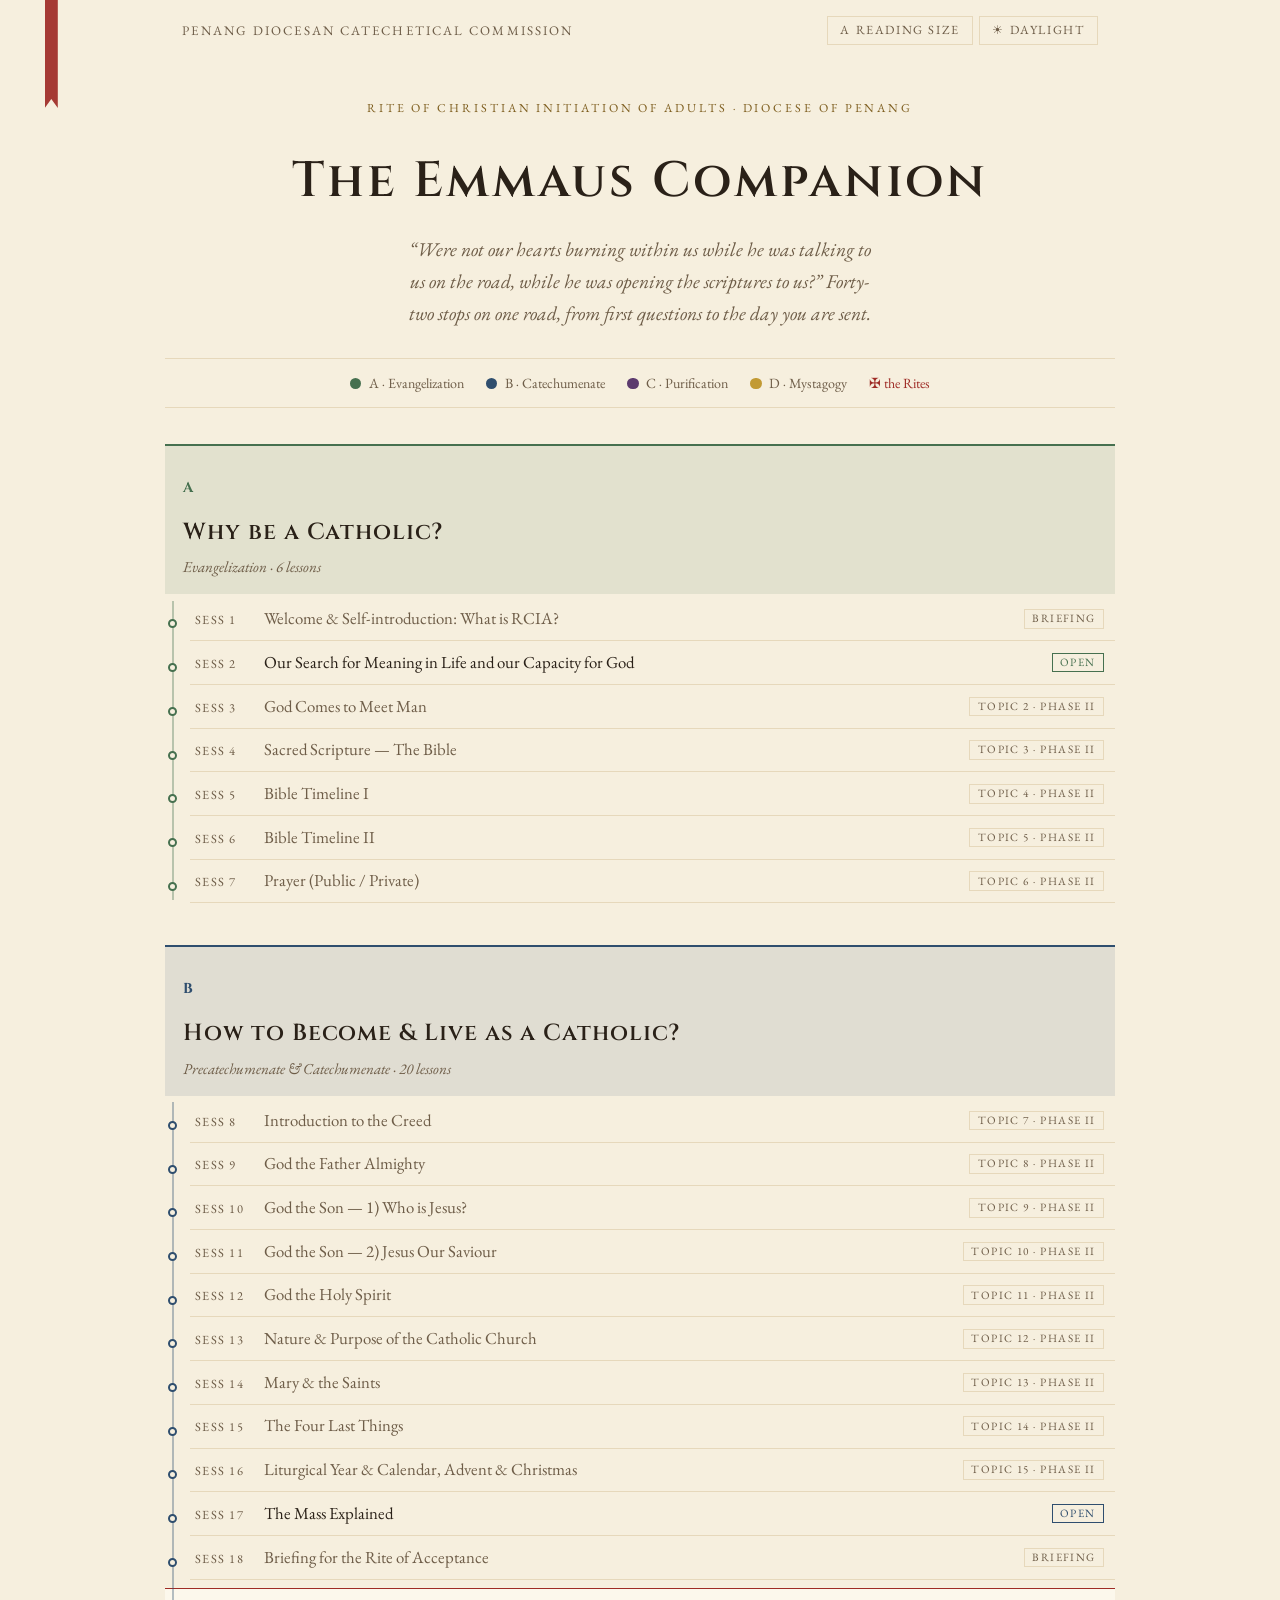
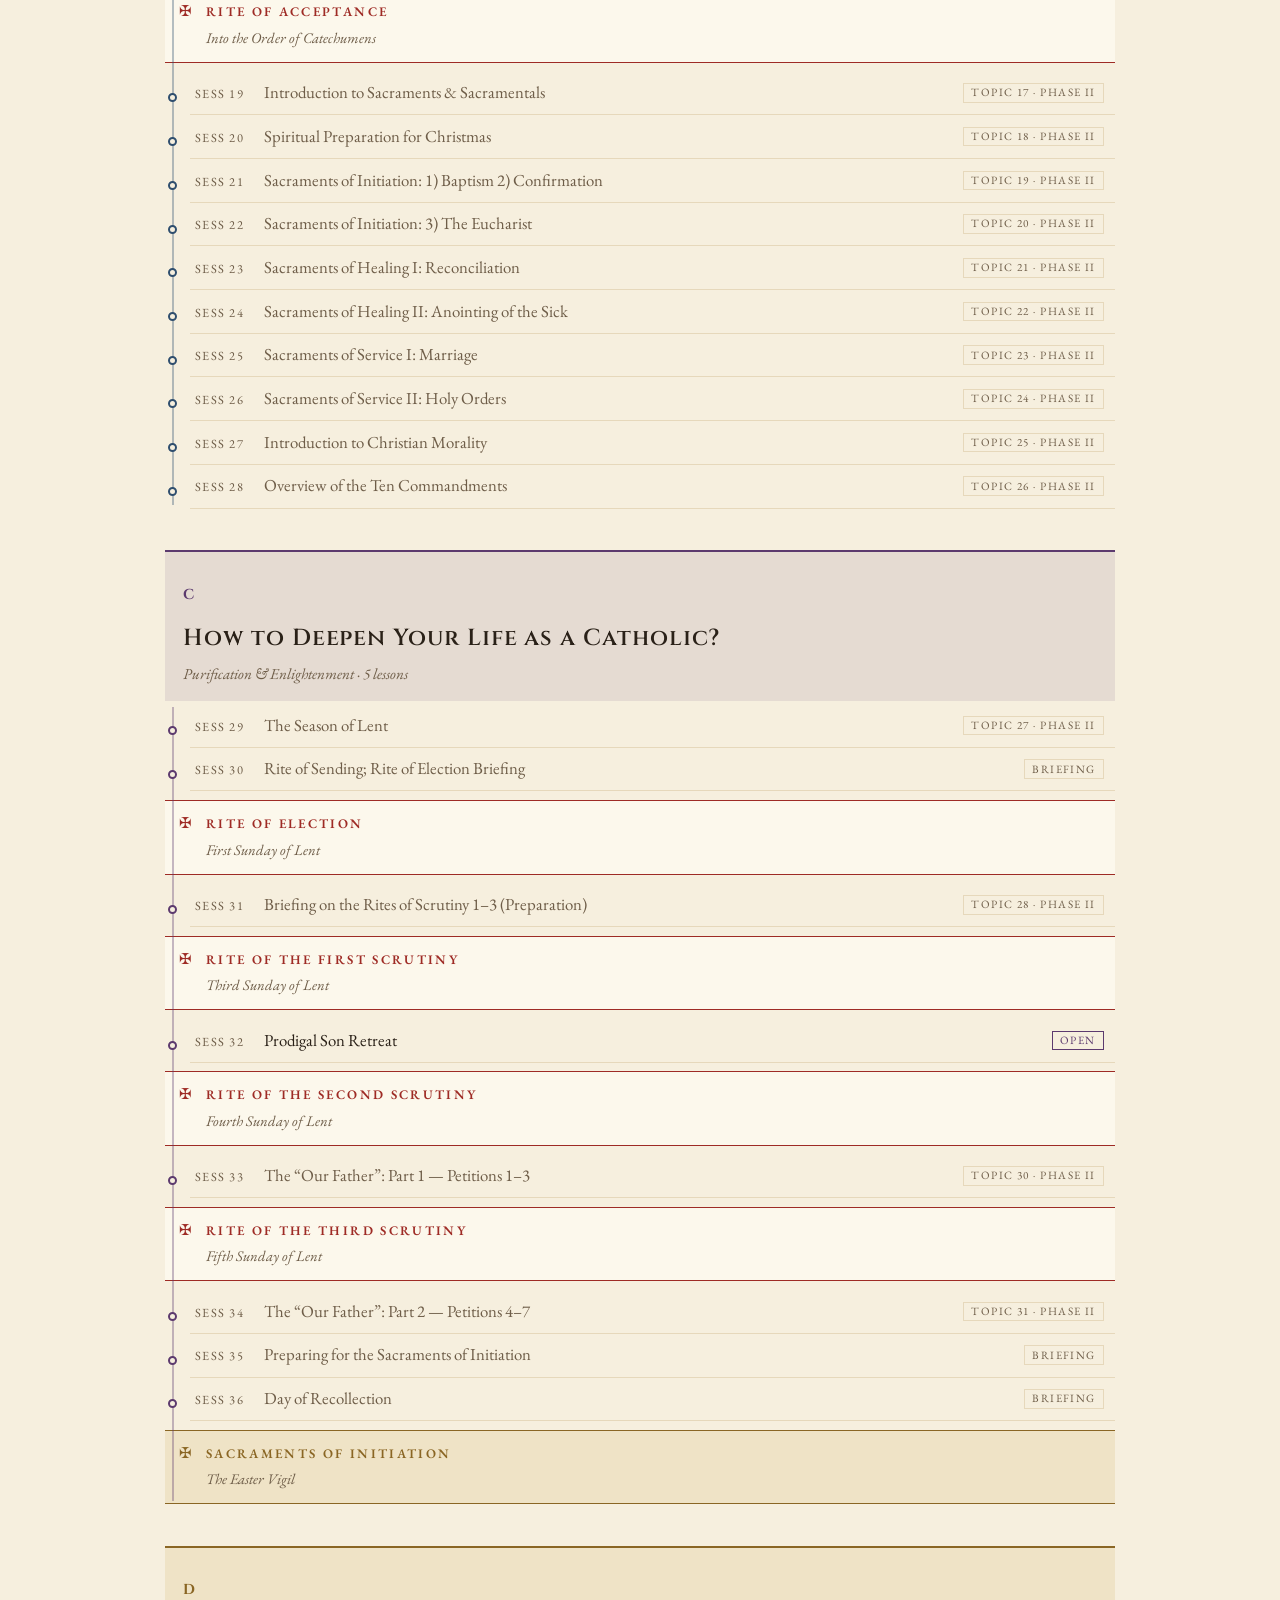
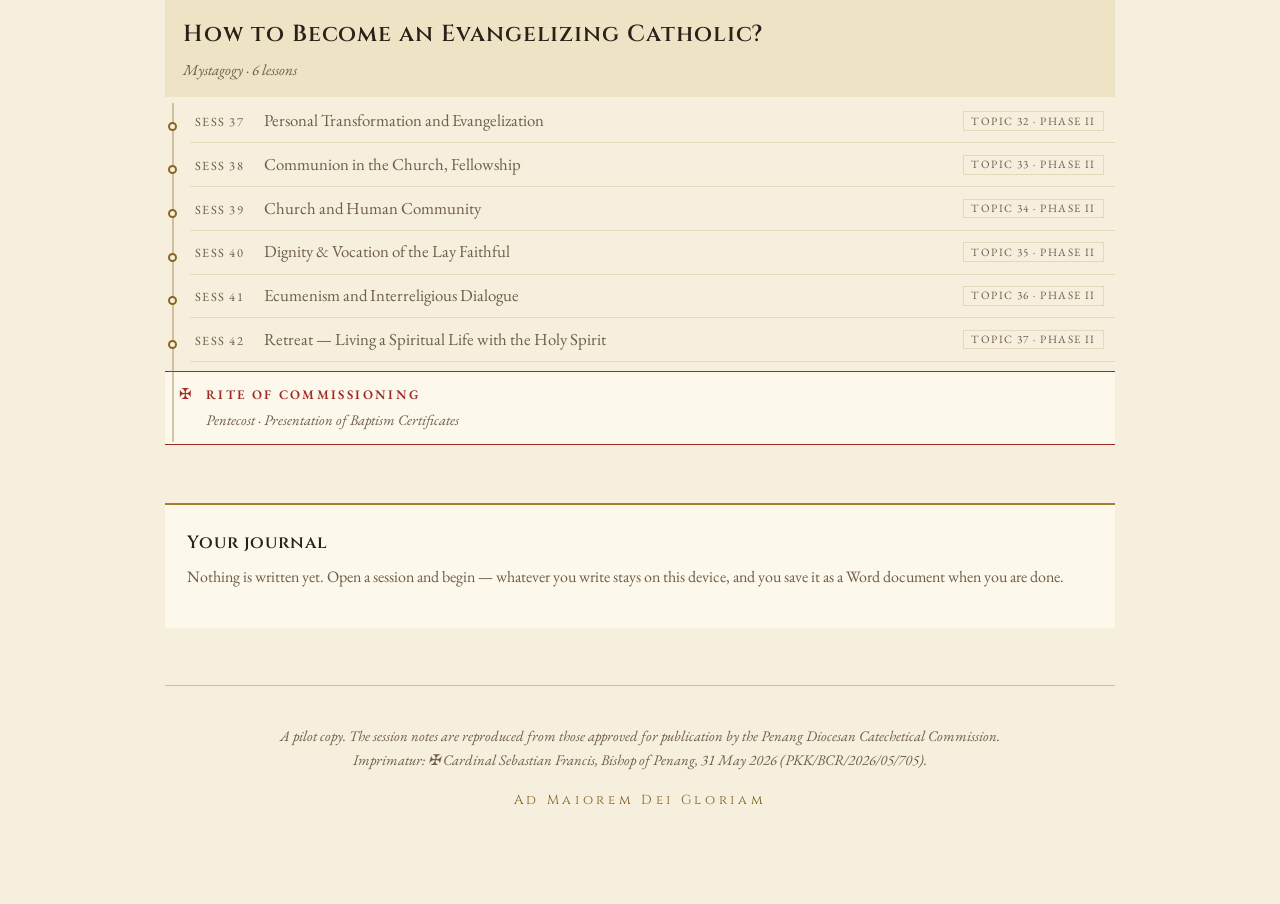
==== index.html @ 02b99368 "The Emmaus Companion — Phase I pilot The RCIA session notes of the Diocese of Penang as a digital co" ====
<!DOCTYPE html>
<html lang="en">
<head>
<meta charset="utf-8">
<meta name="viewport" content="width=device-width, initial-scale=1">
<title>The Emmaus Companion</title>
<meta name="description" content="The RCIA session notes of the Diocese of Penang, with a private reflection journal.">
<meta name="color-scheme" content="light dark">

<link rel="preconnect" href="https://fonts.googleapis.com">
<link rel="preconnect" href="https://fonts.gstatic.com" crossorigin>
<link rel="stylesheet" href="https://fonts.googleapis.com/css2?family=Cinzel:wght@500;600;700&family=EB+Garamond:ital,wght@0,400;0,500;0,600;1,400;1,500&family=Caveat:wght@500;600&display=swap">

<link rel="stylesheet" href="assets/css/tokens.css">
<link rel="stylesheet" href="assets/css/app.css">
<link rel="stylesheet" href="assets/css/print.css" media="print">
</head>
<body>

<div class="ribbon" aria-hidden="true"></div>

<div class="topbar">
  <span class="home-link">Penang Diocesan Catechetical Commission</span>
  <div class="tools">
    <button class="tool-btn" type="button" id="typeBtn" aria-pressed="false">A Reading size</button>
    <button class="tool-btn" type="button" id="themeBtn" aria-label="Switch theme">☀ Daylight</button>
  </div>
</div>

<main class="shell shell--wide">

  <header>
    <p class="eyebrow">Rite of Christian Initiation of Adults · Diocese of Penang</p>
    <h1 class="display">The Emmaus Companion</h1>
    <p class="deck">“Were not our hearts burning within us while he was talking to us on the road, while he was opening the scriptures to us?” Forty-two stops on one road, from first questions to the day you are sent.</p>
  </header>

  <div class="legend">
    <span><i style="background: var(--seed)"></i> A · Evangelization</span>
    <span><i style="background: var(--water)"></i> B · Catechumenate</span>
    <span><i style="background: var(--lenten)"></i> C · Purification</span>
    <span><i style="background: var(--paschal-lit)"></i> D · Mystagogy</span>
    <span style="color: var(--rubric)">✠ the Rites</span>
  </div>

  <div id="journeyRoot" class="journey"></div>

  <footer class="colophon">
    <p>A pilot copy. The session notes are reproduced from those approved for publication by the Penang Diocesan Catechetical Commission.<br>
    Imprimatur: ✠ Cardinal Sebastian Francis, Bishop of Penang, 31 May 2026 (PKK/BCR/2026/05/705).</p>
    <p class="amdg">Ad Maiorem Dei Gloriam</p>
  </footer>

</main>

<script src="assets/js/app.js"></script>
<script src="assets/js/journal.js"></script>
<script src="content/syllabus.js"></script>
<script src="content/topics/topic-01.js"></script>
<script src="content/topics/topic-16.js"></script>
<script src="content/topics/topic-29.js"></script>
<script src="assets/js/journey.js"></script>
<script>Emmaus.mountControls();</script>

</body>
</html>
---- assets/css/tokens.css ----
/* ============================================================
   THE EMMAUS COMPANION — Design Tokens
   Penang Diocesan Catechetical Commission
   "Missal, not Material"

   Every colour, size and typeface in the app is declared here
   and nowhere else. To restyle the app, edit this file only.
   ============================================================ */

:root {
  /* ---- The four fixed inks (light theme / daylight) ---- */
  --vellum:      #F6EFDE;   /* the page itself */
  --leaf:        #FCF8EC;   /* a raised panel */
  --leaf-deep:   #F0E7D0;   /* a recessed panel */
  --ink:         #2A2118;   /* everything that is read */
  --ink-soft:    #6E5D48;   /* secondary text, marginalia */
  --rubric:      #9E2B25;   /* liturgical red: structure & the Rites */
  --gilt:        #A67C2E;   /* gold: rules, initials, ornament */
  --gilt-ink:    #7E5E1F;   /* gold dark enough to set text in */

  --rule:        rgba(166, 124, 46, 0.42);
  --rule-faint:  rgba(166, 124, 46, 0.20);
  --wash:        rgba(166, 124, 46, 0.07);

  /* ---- The colours of the four periods ---- */
  --seed:        #46704F;   /* A · Evangelization      — green, the sowing */
  --water:       #2F4E6E;   /* B · Catechumenate       — deep water, the font */
  --lenten:      #5C3A6E;   /* C · Purification        — violet, Lent */
  --paschal:     #8A6624;   /* D · Mystagogy           — gold (text-safe) */
  --paschal-lit: #C29A33;   /* D · ornament gold        (brighter, not for text) */
  --pentecost:   #9E2B25;   /* the sending             — red */

  --seed-wash:    rgba(70, 112, 79, 0.11);
  --water-wash:   rgba(47, 78, 110, 0.11);
  --lenten-wash:  rgba(92, 58, 110, 0.11);
  --paschal-wash: rgba(194, 154, 51, 0.14);

  /* ---- Paper: the Word-document specimen stays paper-white in both themes ---- */
  --paper:       #FFFFFF;
  --paper-ink:   #1F1B15;
  --paper-soft:  #6B655B;
  --paper-rule:  #D8D2C4;

  --focus:       #2F4E6E;
  --shadow-sm:   0 1px 2px rgba(42, 33, 24, 0.10);
  --shadow:      0 1px 2px rgba(42, 33, 24, 0.10), 0 8px 28px rgba(42, 33, 24, 0.08);
  --shadow-lift: 0 2px 4px rgba(42, 33, 24, 0.12), 0 14px 40px rgba(42, 33, 24, 0.12);

  /* ---- Typography ---- */
  --face-display: Cinzel, "Trajan Pro", "Palatino Linotype", Palatino, Georgia, serif;
  --face-body:    "EB Garamond", Georgia, "Times New Roman", serif;
  --face-hand:    Caveat, "Segoe Script", "Bradley Hand", "Comic Sans MS", cursive;

  /* Reading size. Session pages let the candidate raise this (see .type-scale). */
  --size-body:    1.19rem;
  --lh-body:      1.62;

  /* ---- Rhythm ---- */
  --measure:      46rem;    /* the reading column */
  --measure-wide: 62rem;    /* the journey map */
  --gap-xs: 0.4rem;
  --gap-sm: 0.75rem;
  --gap:    1.2rem;
  --gap-lg: 2.2rem;
  --gap-xl: 3.6rem;
}

/* ---- Compline: the candlelit theme ----------------------------------
   Redefines tokens only. Components never style themselves inside a
   theme block, so both themes always resolve as a complete set.
   Guarded so an explicit light choice beats a dark operating system. */
@media (prefers-color-scheme: dark) {
  :root:not([data-theme="light"]) {
    --vellum:      #1A1309;
    --leaf:        #231B10;
    --leaf-deep:   #150F07;
    --ink:         #EDE3CC;
    --ink-soft:    #B3A386;
    --rubric:      #DC8271;
    --gilt:        #C9A23B;
    --gilt-ink:    #D3AF52;

    --rule:        rgba(201, 162, 59, 0.45);
    --rule-faint:  rgba(201, 162, 59, 0.22);
    --wash:        rgba(201, 162, 59, 0.06);

    --seed:        #86B694;
    --water:       #85A9CE;
    --lenten:      #AF8FC9;
    --paschal:     #D6B455;
    --paschal-lit: #D6B455;
    --pentecost:   #DC8271;

    --seed-wash:    rgba(134, 182, 148, 0.12);
    --water-wash:   rgba(133, 169, 206, 0.12);
    --lenten-wash:  rgba(175, 143, 201, 0.12);
    --paschal-wash: rgba(214, 180, 85, 0.13);

    --paper:       #FBF8F1;
    --paper-ink:   #1F1B15;
    --paper-soft:  #6B655B;
    --paper-rule:  #D8D2C4;

    --focus:       #85A9CE;
    --shadow-sm:   0 1px 2px rgba(0, 0, 0, 0.5);
    --shadow:      0 1px 2px rgba(0, 0, 0, 0.5), 0 10px 30px rgba(0, 0, 0, 0.45);
    --shadow-lift: 0 2px 6px rgba(0, 0, 0, 0.55), 0 16px 44px rgba(0, 0, 0, 0.5);
  }
}

/* The same set again, so the in-app theme switch wins in both directions. */
:root[data-theme="dark"] {
  --vellum:      #1A1309;
  --leaf:        #231B10;
  --leaf-deep:   #150F07;
  --ink:         #EDE3CC;
  --ink-soft:    #B3A386;
  --rubric:      #DC8271;
  --gilt:        #C9A23B;
  --gilt-ink:    #D3AF52;

  --rule:        rgba(201, 162, 59, 0.45);
  --rule-faint:  rgba(201, 162, 59, 0.22);
  --wash:        rgba(201, 162, 59, 0.06);

  --seed:        #86B694;
  --water:       #85A9CE;
  --lenten:      #AF8FC9;
  --paschal:     #D6B455;
  --paschal-lit: #D6B455;
  --pentecost:   #DC8271;

  --seed-wash:    rgba(134, 182, 148, 0.12);
  --water-wash:   rgba(133, 169, 206, 0.12);
  --lenten-wash:  rgba(175, 143, 201, 0.12);
  --paschal-wash: rgba(214, 180, 85, 0.13);

  --paper:       #FBF8F1;
  --paper-ink:   #1F1B15;
  --paper-soft:  #6B655B;
  --paper-rule:  #D8D2C4;

  --focus:       #85A9CE;
  --shadow-sm:   0 1px 2px rgba(0, 0, 0, 0.5);
  --shadow:      0 1px 2px rgba(0, 0, 0, 0.5), 0 10px 30px rgba(0, 0, 0, 0.45);
  --shadow-lift: 0 2px 6px rgba(0, 0, 0, 0.55), 0 16px 44px rgba(0, 0, 0, 0.5);
}

/* ---- Period vesture -------------------------------------------------
   A session page carries its period's colour. Set data-period on <body>
   and --period / --period-wash follow. The unqualified rule is declared
   FIRST so the specific ones, which share its specificity, win on
   source order.                                                       */
[data-period]     { --period: var(--gilt);    --period-wash: var(--wash); }
[data-period="A"] { --period: var(--seed);    --period-wash: var(--seed-wash); }
[data-period="B"] { --period: var(--water);   --period-wash: var(--water-wash); }
[data-period="C"] { --period: var(--lenten);  --period-wash: var(--lenten-wash); }
[data-period="D"] { --period: var(--paschal); --period-wash: var(--paschal-wash); }

/* The candidate's reading-size control. */
:root[data-type="large"]  { --size-body: 1.34rem; }
:root[data-type="larger"] { --size-body: 1.5rem;  --lh-body: 1.68; }
---- assets/css/app.css ----
/* ============================================================
   THE EMMAUS COMPANION — Layout & Components
   Depends on tokens.css. No colour literals below this line.
   ============================================================ */

*, *::before, *::after { box-sizing: border-box; }

html { scroll-behavior: smooth; }
@media (prefers-reduced-motion: reduce) {
  html { scroll-behavior: auto; }
  *, *::before, *::after { transition: none !important; animation: none !important; }
}

body {
  margin: 0;
  background: var(--vellum);
  color: var(--ink);
  font-family: var(--face-body);
  font-size: var(--size-body);
  line-height: var(--lh-body);
  -webkit-font-smoothing: antialiased;
  text-rendering: optimizeLegibility;
}

::selection { background: var(--rule); color: var(--ink); }

a { color: var(--water); text-decoration-color: var(--rule); text-underline-offset: 3px; }
a:hover { text-decoration-color: currentColor; }

:where(a, button, textarea, input, select, [tabindex]):focus-visible {
  outline: 2px solid var(--focus);
  outline-offset: 3px;
  border-radius: 1px;
}

img { max-width: 100%; height: auto; }

/* ---------- The ribbon: where you are ---------- */
.ribbon {
  position: fixed;
  top: 0;
  left: clamp(0.7rem, 3.5vw, 3rem);
  width: 13px;
  height: 108px;
  background: var(--rubric);
  clip-path: polygon(0 0, 100% 0, 100% 100%, 50% calc(100% - 9px), 0 100%);
  opacity: 0.92;
  z-index: 20;
  pointer-events: none;
}

/* ---------- Shell ---------- */
.shell {
  max-width: var(--measure);
  margin: 0 auto;
  padding: 3.4rem 1.3rem 5rem;
}
.shell--wide { max-width: var(--measure-wide); }

/* ---------- Top bar ---------- */
.topbar {
  display: flex;
  align-items: center;
  justify-content: space-between;
  gap: var(--gap);
  max-width: var(--measure-wide);
  margin: 0 auto;
  padding: 1rem clamp(1.3rem, 4vw, 2.4rem) 0;
  flex-wrap: wrap;
}
.topbar .home-link {
  font-size: 0.82rem;
  letter-spacing: 0.16em;
  text-transform: uppercase;
  color: var(--ink-soft);
  text-decoration: none;
}
.topbar .home-link:hover { color: var(--rubric); }
.tools { display: flex; align-items: center; gap: var(--gap-xs); }

.tool-btn {
  font-family: var(--face-body);
  font-size: 0.78rem;
  letter-spacing: 0.13em;
  text-transform: uppercase;
  color: var(--ink-soft);
  background: transparent;
  border: 1px solid var(--rule-faint);
  padding: 0.45rem 0.75rem;
  cursor: pointer;
  line-height: 1;
}
.tool-btn:hover { border-color: var(--gilt); color: var(--gilt-ink); background: var(--wash); }
.tool-btn[aria-pressed="true"] { border-color: var(--gilt); color: var(--gilt-ink); background: var(--leaf-deep); }

/* On a touch screen these secondary controls need a thumb-sized target too. */
@media (pointer: coarse) {
  .tool-btn { min-height: 44px; padding-left: 0.9rem; padding-right: 0.9rem; }
}

/* ---------- Rubrics & headings ---------- */
.eyebrow {
  font-size: 0.76rem;
  letter-spacing: 0.24em;
  text-transform: uppercase;
  color: var(--gilt-ink);
  text-align: center;
  margin: 0 0 1.4rem;
}
.display {
  font-family: var(--face-display);
  font-weight: 600;
  font-size: clamp(2rem, 6vw, 3.1rem);
  letter-spacing: 0.06em;
  text-align: center;
  text-wrap: balance;
  margin: 0 0 0.8rem;
}
.deck {
  text-align: center;
  font-style: italic;
  font-size: 1.22rem;
  color: var(--ink-soft);
  max-width: 34em;
  margin: 0 auto 1.8rem;
  text-wrap: balance;
}

.divider {
  display: flex;
  align-items: center;
  gap: 1rem;
  margin: var(--gap-xl) 0 var(--gap-lg);
  color: var(--gilt);
}
.divider::before, .divider::after { content: ""; flex: 1; border-top: 1px solid var(--rule); }
.divider span { font-size: 1rem; line-height: 1; }

.sec-rubric {
  font-size: 0.8rem;
  font-weight: 600;
  letter-spacing: 0.2em;
  text-transform: uppercase;
  color: var(--rubric);
  margin: 0;
}

/* ============================================================
   THE JOURNEY MAP
   ============================================================ */

.journey { margin-top: var(--gap-lg); }

.period {
  position: relative;
  margin-bottom: 2.6rem;
  --period: var(--gilt);
  --period-wash: var(--wash);
}
.period[data-period="A"] { --period: var(--seed);    --period-wash: var(--seed-wash); }
.period[data-period="B"] { --period: var(--water);   --period-wash: var(--water-wash); }
.period[data-period="C"] { --period: var(--lenten);  --period-wash: var(--lenten-wash); }
.period[data-period="D"] { --period: var(--paschal); --period-wash: var(--paschal-wash); }

.period-head {
  border-top: 2px solid var(--period);
  background: var(--period-wash);
  padding: 1rem 1.15rem 0.9rem;
  margin-bottom: 0.2rem;
}
.period-head .pletter {
  font-family: var(--face-display);
  font-size: 0.9rem;
  font-weight: 700;
  letter-spacing: 0.2em;
  color: var(--period);
}
.period-head h2 {
  font-family: var(--face-display);
  font-weight: 600;
  font-size: clamp(1.15rem, 3.2vw, 1.45rem);
  letter-spacing: 0.04em;
  margin: 0.3rem 0 0.25rem;
  color: var(--ink);
  text-wrap: balance;
}
.period-head .pstage {
  font-size: 0.95rem;
  font-style: italic;
  color: var(--ink-soft);
  margin: 0;
}

/* --- the road --- */
.road { list-style: none; margin: 0; padding: 0 0 0 1.55rem; position: relative; }
.road::before {
  content: "";
  position: absolute;
  left: 0.42rem;
  top: 0.2rem;
  bottom: 0.2rem;
  width: 2px;
  background: var(--period);
  opacity: 0.35;
}

.stop { position: relative; }
.stop::before {
  content: "";
  position: absolute;
  left: -1.32rem;
  top: 1.15em;
  width: 9px;
  height: 9px;
  border-radius: 50%;
  background: var(--vellum);
  border: 2px solid var(--period);
}

.stop-link, .stop-blank {
  display: grid;
  grid-template-columns: 3.4rem 1fr auto;
  gap: 0.9rem;
  align-items: baseline;
  padding: 0.6rem 0.7rem 0.6rem 0.35rem;
  border-bottom: 1px solid var(--rule-faint);
  text-decoration: none;
  color: inherit;
}
.stop-link:hover { background: var(--period-wash); }
.stop-blank { color: var(--ink-soft); }

.stop .sess {
  font-size: 0.78rem;
  letter-spacing: 0.1em;
  text-transform: uppercase;
  color: var(--ink-soft);
  font-variant-numeric: tabular-nums;
  white-space: nowrap;
}
.stop .title { font-size: 1.05rem; line-height: 1.4; }
.stop-link .title { color: var(--ink); }
.stop-link:hover .title { color: var(--period); }
.stop .flag {
  font-size: 0.7rem;
  letter-spacing: 0.13em;
  text-transform: uppercase;
  white-space: nowrap;
  color: var(--gilt-ink);
  border: 1px solid var(--rule);
  padding: 0.2rem 0.45rem;
  line-height: 1;
  align-self: center;
}
.stop .flag--soon { color: var(--ink-soft); border-color: var(--rule-faint); }
.stop .flag--written { color: var(--period); border-color: currentColor; }

@media (max-width: 560px) {
  .stop-link, .stop-blank { grid-template-columns: 2.9rem 1fr; row-gap: 0.3rem; }
  .stop .flag { grid-column: 2; justify-self: start; }
}

/* --- a Rite standing across the road --- */
.gate {
  display: grid;
  grid-template-columns: auto 1fr;
  gap: 0.85rem;
  align-items: baseline;
  margin: 0.55rem 0 0.55rem -1.55rem;
  padding: 0.75rem 0.9rem;
  background: var(--leaf);
  border-top: 1px solid var(--rubric);
  border-bottom: 1px solid var(--rubric);
}
.gate .cross { color: var(--rubric); font-size: 0.95rem; line-height: 1.4; }
.gate .gname {
  font-size: 0.82rem;
  font-weight: 600;
  letter-spacing: 0.18em;
  text-transform: uppercase;
  color: var(--rubric);
}
.gate .gwhen { display: block; font-size: 0.92rem; font-style: italic; letter-spacing: 0; text-transform: none; color: var(--ink-soft); font-weight: 400; margin-top: 0.2rem; }
.gate--major { background: var(--paschal-wash); border-color: var(--paschal); }
.gate--major .gname, .gate--major .cross { color: var(--paschal); }

/* ---------- Legend ---------- */
.legend {
  display: flex;
  flex-wrap: wrap;
  gap: 0.5rem 1.4rem;
  justify-content: center;
  font-size: 0.88rem;
  color: var(--ink-soft);
  border-top: 1px solid var(--rule-faint);
  border-bottom: 1px solid var(--rule-faint);
  padding: 0.8rem 0.5rem;
  margin-bottom: var(--gap-lg);
}
.legend span { display: inline-flex; align-items: center; gap: 0.45rem; }
.legend i { width: 0.72rem; height: 0.72rem; border-radius: 50%; display: inline-block; }

/* ============================================================
   THE SESSION PAGE
   ============================================================ */

.session-head { text-align: center; margin-bottom: var(--gap-lg); }
.session-head .period-tag {
  font-size: 0.76rem;
  letter-spacing: 0.22em;
  text-transform: uppercase;
  color: var(--period);
  margin: 0 0 0.5rem;
}
.session-head .topic-no {
  font-size: 0.82rem;
  letter-spacing: 0.18em;
  text-transform: uppercase;
  color: var(--ink-soft);
  margin: 0 0 0.35rem;
  font-variant-numeric: tabular-nums;
}
.session-head h1 {
  font-family: var(--face-display);
  font-weight: 600;
  font-size: clamp(1.6rem, 4.6vw, 2.15rem);
  letter-spacing: 0.05em;
  margin: 0 0 0.6rem;
  text-wrap: balance;
}
.session-head .theme {
  font-style: italic;
  font-size: 1.15rem;
  color: var(--rubric);
  margin: 0 0 0.8rem;
  text-wrap: balance;
}
.session-head .question-of-topic {
  border-top: 1px solid var(--rule);
  border-bottom: 1px solid var(--rule);
  padding: 0.7rem 0.5rem;
  font-style: italic;
  color: var(--ink-soft);
  max-width: 32em;
  margin: 0 auto;
  font-size: 1.05rem;
}

/* --- a lettered part of the note --- */
.part { margin: var(--gap-xl) 0 0; }
.part-head {
  display: flex;
  align-items: baseline;
  gap: 0.8rem;
  border-bottom: 1px solid var(--rule);
  padding-bottom: 0.45rem;
  margin-bottom: 1.2rem;
}
.part-head .letter {
  font-family: var(--face-display);
  font-weight: 700;
  font-size: 1.05rem;
  color: var(--rubric);
  line-height: 1;
}
.part-head h2 {
  font-size: 0.82rem;
  font-weight: 600;
  letter-spacing: 0.2em;
  text-transform: uppercase;
  color: var(--rubric);
  margin: 0;
}
.part-head .ref {
  margin-left: auto;
  font-size: 0.92rem;
  font-style: italic;
  color: var(--ink-soft);
}

.part p { margin: 0 0 1.05rem; }
.part .lead::first-letter {
  font-family: var(--face-display);
  font-weight: 600;
  font-size: 3.3em;
  line-height: 0.82;
  float: left;
  padding: 0.06em 0.12em 0 0;
  color: var(--rubric);
}

/* --- the numbered teaching points of Part C --- */
.points { list-style: none; margin: 0; padding: 0; counter-reset: pt; }
.points > li {
  counter-increment: pt;
  position: relative;
  padding-left: 2.6rem;
  margin-bottom: 1.35rem;
}
.points > li::before {
  content: counter(pt);
  position: absolute;
  left: 0;
  top: 0.05em;
  width: 1.85rem;
  text-align: right;
  font-family: var(--face-display);
  font-weight: 600;
  font-size: 0.95rem;
  color: var(--gilt-ink);
  font-variant-numeric: tabular-nums;
}
/* The point's opening phrase. The punctuation that follows it comes
   from the content file, so the sentence reads exactly as printed. */
.points b { font-weight: 600; }
.points > li > p { margin: 0.6rem 0 0.4rem; }
.points ul.plain, .points ol.lettered { margin-top: 0.5rem; }

/* marginalia: CCC and Scripture references beside the point they support */
.marginal {
  display: block;
  font-size: 0.86rem;
  line-height: 1.45;
  font-style: italic;
  color: var(--ink-soft);
  border-left: 2px solid var(--rule);
  padding: 0.1rem 0 0.1rem 0.75rem;
  margin: 0.6rem 0 0;
}
.marginal .mrk { color: var(--rubric); font-style: normal; }
@media (min-width: 1180px) {
  .part { position: relative; }
  .points > li { position: relative; }
  .points > li > .marginal {
    position: absolute;
    left: calc(100% + 2.2rem);
    top: 0.2em;
    width: 12.5rem;
    margin: 0;
  }
}

/* --- plain lists --- */
ul.plain { list-style: none; padding: 0; margin: 0 0 1.05rem; }
ul.plain > li { padding-left: 1.5em; position: relative; margin-bottom: 0.5rem; }
ul.plain > li::before {
  content: var(--marker, "✠");
  position: absolute;
  left: 0;
  top: 0.02em;
  color: var(--gilt);
  font-size: 0.85em;
}
ol.lettered { padding-left: 1.6em; margin: 0 0 1.05rem; }
ol.lettered > li { margin-bottom: 0.5rem; padding-left: 0.2em; }

/* --- Scripture pericope --- */
.pericope {
  background: var(--leaf);
  border-left: 3px solid var(--period);
  padding: 1rem 1.2rem;
  margin: 0 0 1.3rem;
}
.pericope .cite {
  font-family: var(--face-display);
  font-weight: 600;
  font-size: 1.02rem;
  letter-spacing: 0.04em;
  color: var(--period);
  margin: 0 0 0.3rem;
}
.pericope .instruction { font-style: italic; color: var(--ink-soft); margin: 0; font-size: 1rem; }
.pericope .bible-link { font-size: 0.92rem; margin: 0.6rem 0 0; }

/* --- the Saint plate --- */
.plate {
  background: var(--leaf);
  border: 1px solid var(--rule);
  box-shadow: var(--shadow-sm);
  padding: 1.5rem 1.5rem 1.2rem;
  display: grid;
  grid-template-columns: 8.5rem 1fr;
  gap: 1.5rem;
  align-items: start;
}
.plate .portrait {
  aspect-ratio: 3 / 4;
  border: 1px solid var(--rule);
  background: var(--leaf-deep);
  display: flex;
  align-items: center;
  justify-content: center;
  overflow: hidden;
}
.plate .portrait img { width: 100%; height: 100%; object-fit: cover; display: block; }
.plate .portrait .monogram {
  font-family: var(--face-display);
  font-size: 2.6rem;
  color: var(--gilt);
  opacity: 0.6;
}
.plate h3 {
  font-family: var(--face-display);
  font-weight: 600;
  font-size: 1.25rem;
  letter-spacing: 0.04em;
  margin: 0 0 0.5rem;
}
.plate dl {
  margin: 0 0 0.9rem;
  display: grid;
  grid-template-columns: auto 1fr;
  gap: 0.15rem 0.7rem;
  font-size: 0.95rem;
}
.plate dt {
  font-size: 0.74rem;
  letter-spacing: 0.13em;
  text-transform: uppercase;
  color: var(--rubric);
  padding-top: 0.28em;
}
.plate dd { margin: 0; }
.plate p { font-size: 1.02rem; margin: 0 0 0.8rem; }
.plate .sources { font-size: 0.88rem; color: var(--ink-soft); margin: 0; }
@media (max-width: 620px) {
  .plate { grid-template-columns: 1fr; }
  .plate .portrait { max-width: 9rem; aspect-ratio: 3 / 4; }
}

/* --- prayer --- */
.prayer {
  border-top: 1px solid var(--rule);
  border-bottom: 1px solid var(--rule);
  padding: 1.3rem 1.2rem;
  margin: 1.4rem 0;
  text-align: center;
  font-style: italic;
  font-size: 1.1rem;
  background: var(--wash);
}
.prayer .plabel {
  display: block;
  font-style: normal;
  font-size: 0.74rem;
  letter-spacing: 0.2em;
  text-transform: uppercase;
  color: var(--rubric);
  margin-bottom: 0.7rem;
}
.prayer p { margin: 0 0 0.5rem; }
.prayer p:last-child { margin-bottom: 0; }
.prayer .amen-line { color: var(--gilt-ink); }

/* --- pull quote (Scripture set apart) --- */
.versicle {
  font-style: italic;
  font-size: 1.14rem;
  text-align: center;
  color: var(--ink);
  border-left: none;
  margin: 1.3rem auto;
  max-width: 30em;
  padding: 0.3rem 0;
}
.versicle .vref { display: block; font-style: normal; font-size: 0.82rem; letter-spacing: 0.14em; text-transform: uppercase; color: var(--gilt-ink); margin-top: 0.5rem; }

/* ============================================================
   THE JOURNAL
   ============================================================ */

.journal { margin: 1.1rem 0 1.8rem; }
.journal .question {
  font-style: italic;
  font-size: 1.1rem;
  margin: 0 0 0.5rem;
  display: flex;
  gap: 0.55rem;
}
.journal .question .qn { color: var(--rubric); font-style: normal; font-weight: 600; flex-shrink: 0; }

.journal-lines {
  display: block;
  width: 100%;
  border: none;
  border-bottom: 1px solid var(--rule);
  background-color: transparent;
  background-image: repeating-linear-gradient(
    to bottom,
    transparent 0,
    transparent calc(2.3em - 1px),
    var(--rule-faint) calc(2.3em - 1px),
    var(--rule-faint) 2.3em
  );
  font-family: var(--face-hand);
  font-size: 1.5rem;
  line-height: 2.3em;
  color: var(--ink);
  padding: 0 0.25em;
  min-height: 6.9em;
  resize: none;      /* the box grows itself as the candidate writes */
  overflow: hidden;
}
.journal-lines::placeholder { color: var(--ink-soft); opacity: 0.65; }

.journal .sub { font-size: 0.9rem; color: var(--ink-soft); font-style: italic; margin: 0.35rem 0 0; }

/* the standing note that reflections never leave the device */
.seal {
  display: flex;
  align-items: flex-start;
  gap: 0.7rem;
  background: var(--leaf);
  border: 1px solid var(--rule-faint);
  padding: 0.85rem 1rem;
  font-size: 0.94rem;
  color: var(--ink-soft);
  margin: 0 0 1.5rem;
}
.seal .cross { color: var(--rubric); line-height: 1.4; }
.seal p { margin: 0; }

/* ---------- The export bar ---------- */
.export {
  margin-top: var(--gap-xl);
  border-top: 2px solid var(--gilt);
  background: var(--leaf);
  padding: 1.5rem 1.4rem 1.3rem;
}
.export h2 {
  font-family: var(--face-display);
  font-weight: 600;
  font-size: 1.1rem;
  letter-spacing: 0.05em;
  margin: 0 0 0.4rem;
}
.export p { font-size: 1rem; color: var(--ink-soft); margin: 0 0 1.1rem; }

.namefield { display: grid; gap: 0.9rem; grid-template-columns: 1fr 1fr; margin-bottom: 1.1rem; }
.namefield label { display: block; font-size: 0.76rem; letter-spacing: 0.14em; text-transform: uppercase; color: var(--rubric); margin-bottom: 0.3rem; }
.namefield input {
  width: 100%;
  font-family: var(--face-body);
  font-size: 1.02rem;
  color: var(--ink);
  background: var(--vellum);
  border: 1px solid var(--rule-faint);
  padding: 0.55rem 0.65rem;
}
@media (max-width: 560px) { .namefield { grid-template-columns: 1fr; } }

.actions { display: flex; flex-wrap: wrap; gap: 0.7rem; align-items: center; }

.btn {
  font-family: var(--face-body);
  font-size: 0.85rem;
  font-weight: 600;
  letter-spacing: 0.15em;
  text-transform: uppercase;
  padding: 0.7rem 1.25rem;
  cursor: pointer;
  line-height: 1;
  border: 1px solid var(--gilt);
  background: transparent;
  color: var(--gilt-ink);
  min-height: 44px;   /* comfortable to tap with a thumb */
}
.btn:hover { background: var(--leaf-deep); }
.btn--primary { background: var(--rubric); border-color: var(--rubric); color: var(--vellum); }
.btn--primary:hover { background: var(--rubric); filter: brightness(1.1); }
.btn--quiet { border-color: var(--rule-faint); color: var(--ink-soft); }
.btn--quiet:hover { border-color: var(--gilt); color: var(--gilt-ink); }

/* the list of sessions already written in, on the journey map */
.export ul.plain { margin-top: 1rem; margin-bottom: 0; }
.export ul.plain > li { margin-bottom: 0.4rem; }
.export ul.plain .sub { font-size: 0.9rem; font-style: italic; color: var(--ink-soft); }

.status { font-size: 0.9rem; font-style: italic; color: var(--ink-soft); min-height: 1.4em; }
.status[data-state="saved"] { color: var(--seed); }
.status[data-state="error"] { color: var(--rubric); font-style: normal; }

/* ---------- Footer / colophon ---------- */
.colophon {
  margin-top: var(--gap-xl);
  border-top: 1px solid var(--rule);
  padding-top: 1.4rem;
  text-align: center;
  font-size: 0.92rem;
  font-style: italic;
  color: var(--ink-soft);
  line-height: 1.65;
}
.colophon .amdg {
  font-family: var(--face-display);
  font-style: normal;
  font-size: 0.82rem;
  letter-spacing: 0.28em;
  color: var(--gilt-ink);
  margin-top: 1.1rem;
}

/* ---------- Session navigation ---------- */
.pager { display: flex; justify-content: space-between; gap: var(--gap); margin-top: var(--gap-lg); font-size: 0.95rem; }
.pager a { text-decoration: none; color: var(--ink-soft); }
.pager a:hover { color: var(--rubric); }
.pager .lbl { display: block; font-size: 0.72rem; letter-spacing: 0.16em; text-transform: uppercase; color: var(--gilt-ink); margin-bottom: 0.2rem; }

/* ---------- Notice (missing topic, etc.) ---------- */
.notice {
  background: var(--leaf);
  border: 1px solid var(--rule);
  border-top: 3px solid var(--rubric);
  padding: 1.5rem 1.4rem;
  text-align: center;
}
.notice h1 { font-family: var(--face-display); font-weight: 600; font-size: 1.3rem; margin: 0 0 0.6rem; letter-spacing: 0.04em; }
.notice p { margin: 0 0 0.7rem; color: var(--ink-soft); }

.visually-hidden {
  position: absolute; width: 1px; height: 1px;
  padding: 0; margin: -1px; overflow: hidden;
  clip: rect(0 0 0 0); white-space: nowrap; border: 0;
}
---- assets/css/print.css ----
/* ============================================================
   THE EMMAUS COMPANION — Print
   The same session on paper: black ink, ruled writing lines left
   open, and none of the screen furniture.
   ============================================================ */

@page {
  size: A4;
  margin: 18mm 16mm;
}

body {
  background: #FFFFFF !important;
  color: #000000 !important;
  font-size: 11.5pt;
  line-height: 1.5;
}

.ribbon,
.topbar,
.tools,
.pager,
.export .actions,
.export .namefield,
.export .status,
.seal,
.legend { display: none !important; }

.shell { max-width: none; padding: 0; }

/* Headings keep their weight, lose their colour. */
.session-head h1,
.part-head h2,
.part-head .letter,
.sec-rubric,
.journal .question .qn,
.plate h3,
.prayer .plabel { color: #000000 !important; }

.session-head .period-tag,
.session-head .topic-no,
.part-head .ref,
.marginal,
.plate .sources,
.colophon { color: #444444 !important; }

.part-head { border-bottom: 1px solid #000000; }
.divider::before, .divider::after { border-top-color: #999999; }

.pericope,
.plate,
.export,
.prayer {
  background: transparent !important;
  border-color: #999999 !important;
  box-shadow: none !important;
}

.part .lead::first-letter { color: #000000 !important; }

/* Writing lines print as ruled lines, whether or not anything is typed. */
.journal-lines {
  border-bottom: 1px solid #000000;
  background-image: repeating-linear-gradient(
    to bottom,
    transparent 0,
    transparent calc(2.3em - 1px),
    #BBBBBB calc(2.3em - 1px),
    #BBBBBB 2.3em
  );
  color: #000000;
  min-height: 6.9em;
  resize: none;
}

/* Keep a question with its writing lines. */
.journal .question { break-after: avoid; page-break-after: avoid; }
.part { break-inside: auto; }
.plate, .prayer, .pericope { break-inside: avoid; page-break-inside: avoid; }
.part-head { break-after: avoid; page-break-after: avoid; }

a { color: #000000 !important; text-decoration: none; }
.plate .sources a::after { content: " (" attr(href) ")"; font-size: 0.85em; }

.export h2 { color: #000000 !important; }
.export::before {
  content: "Reflections written in this booklet are yours alone.";
  display: block;
  font-style: italic;
  font-size: 0.9em;
  color: #444444;
}
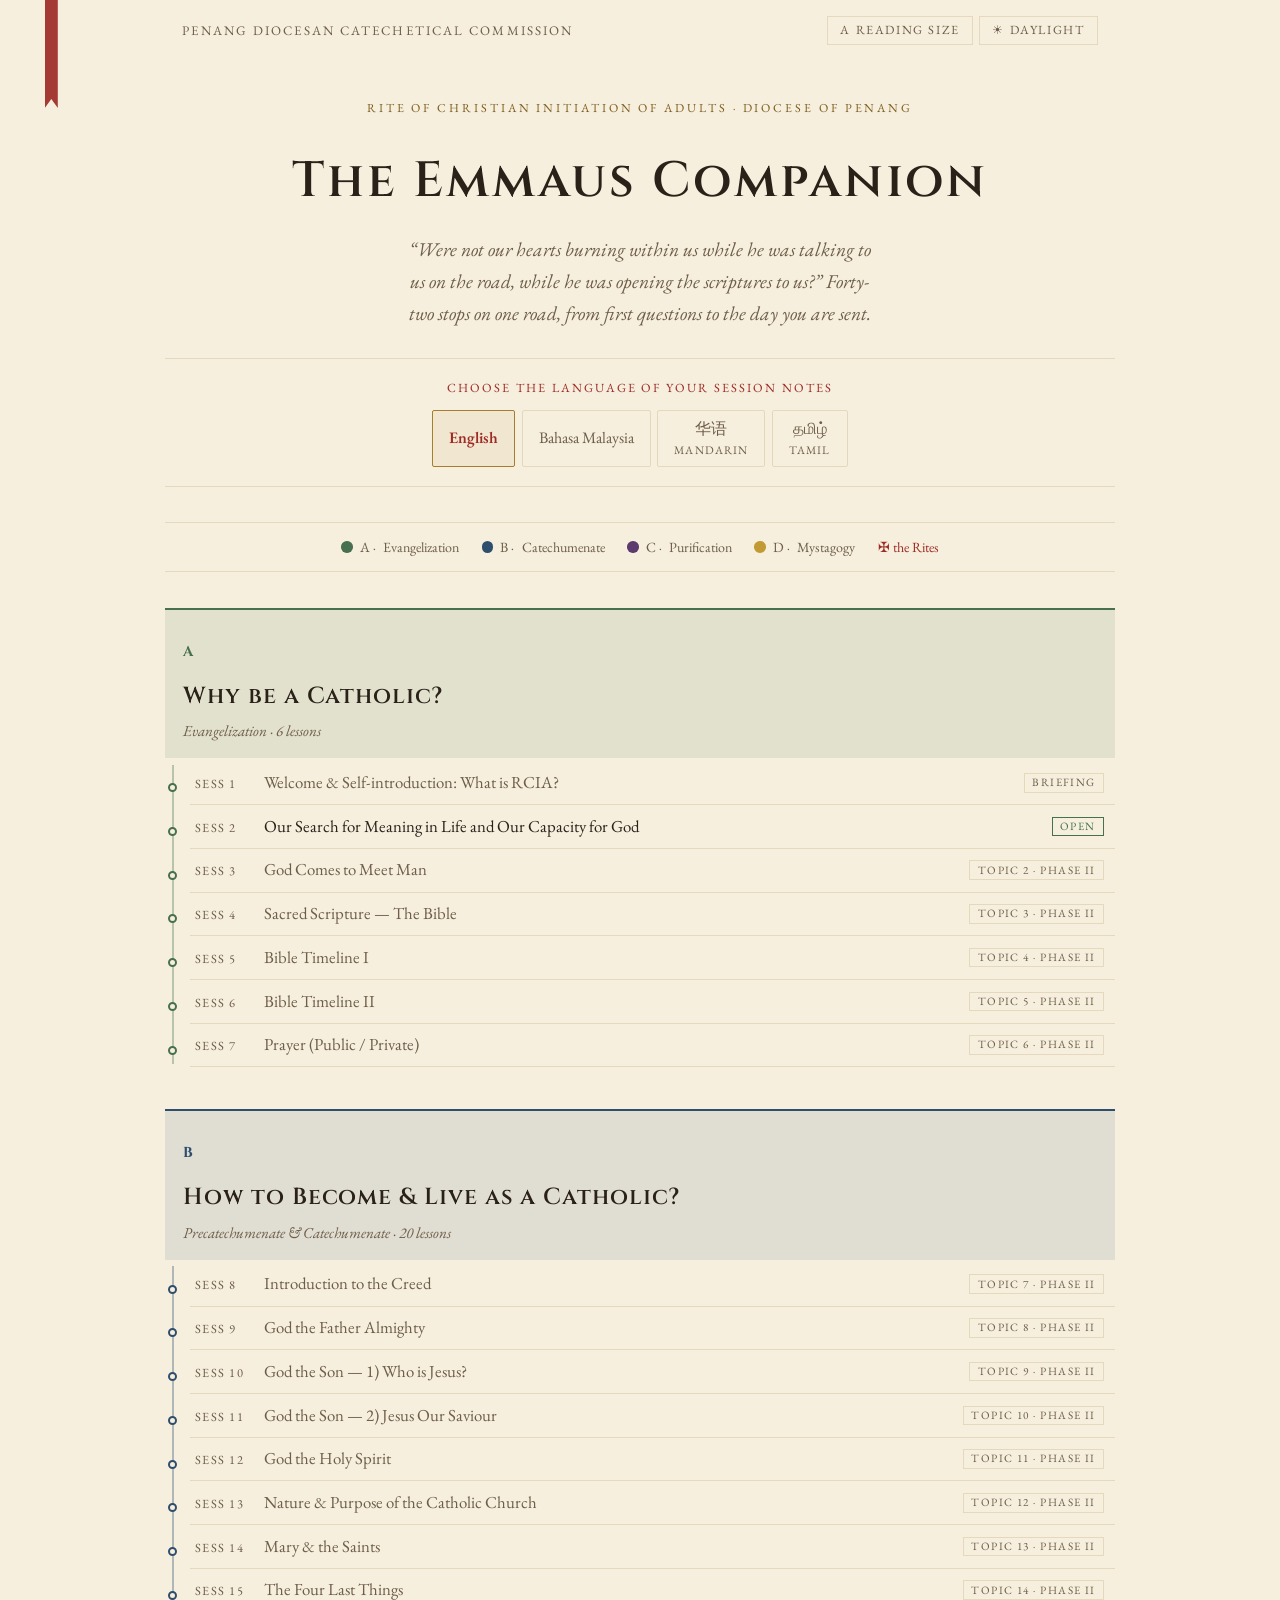
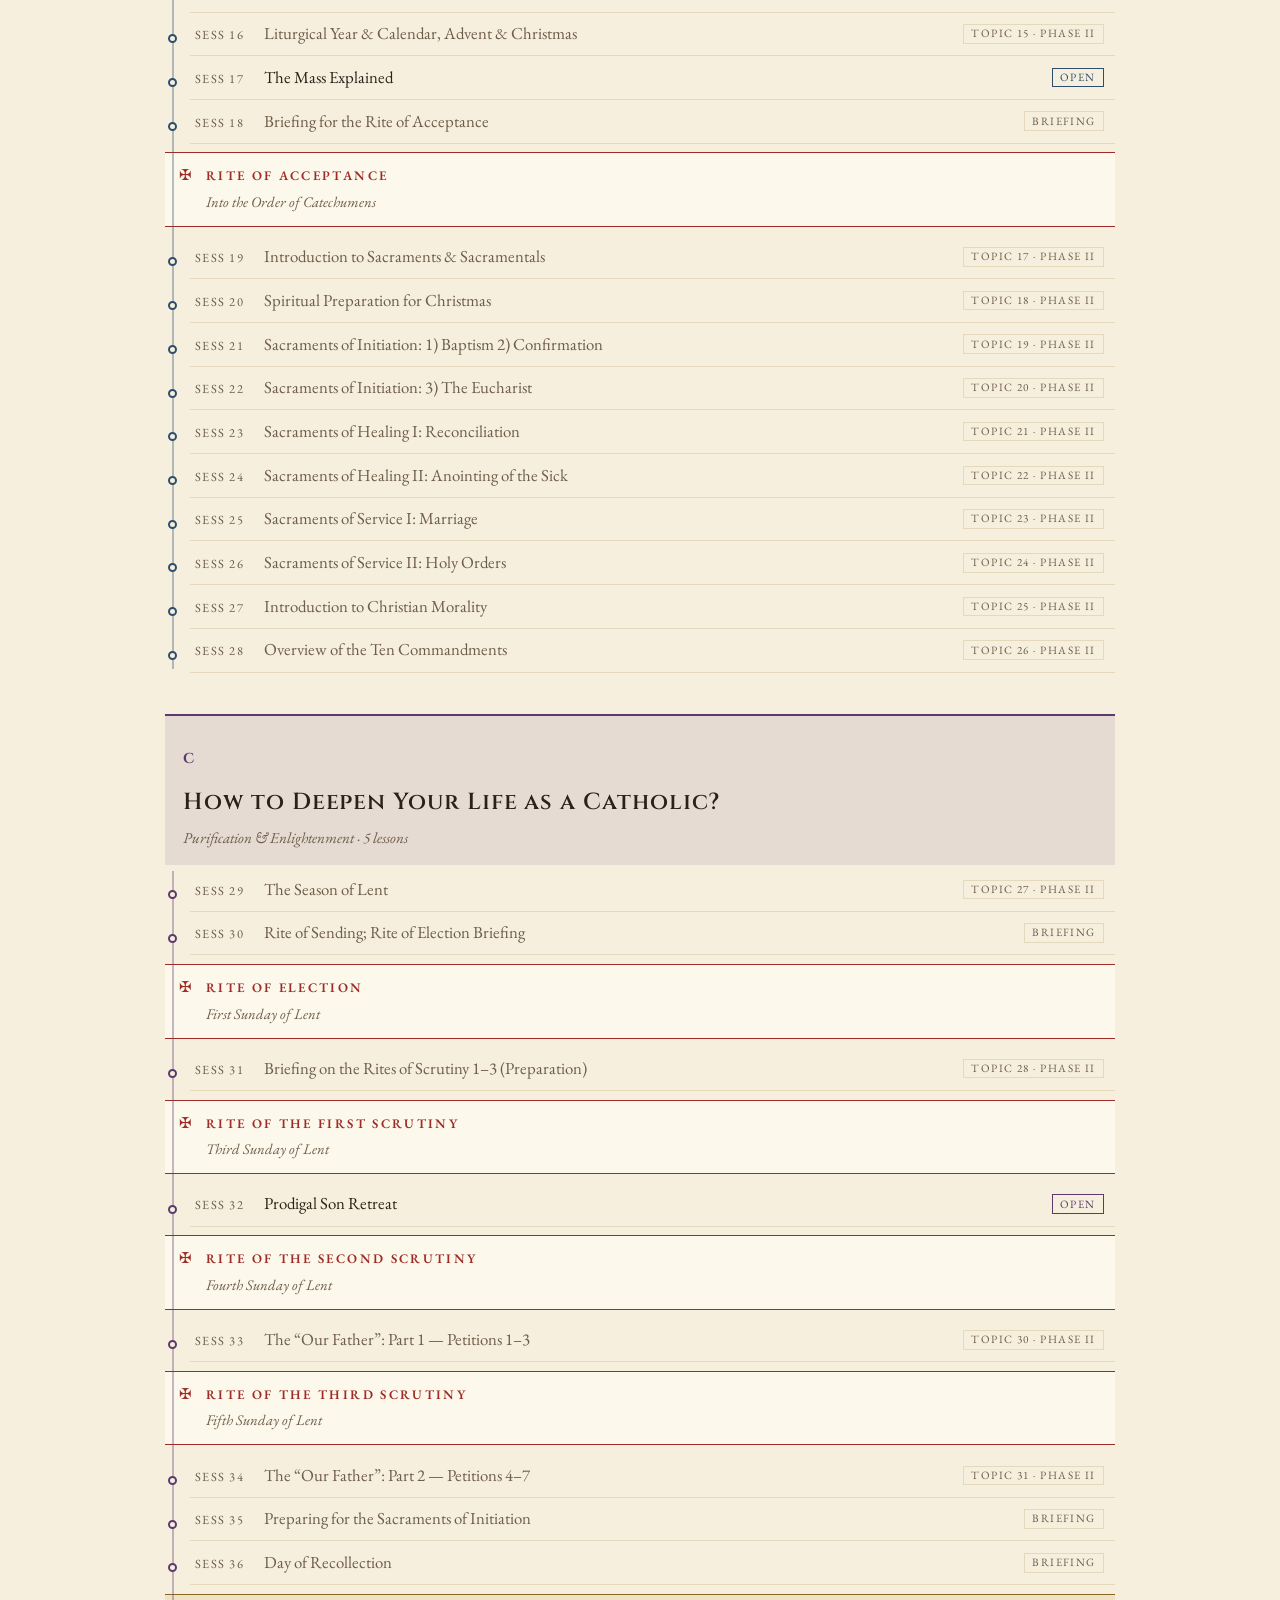
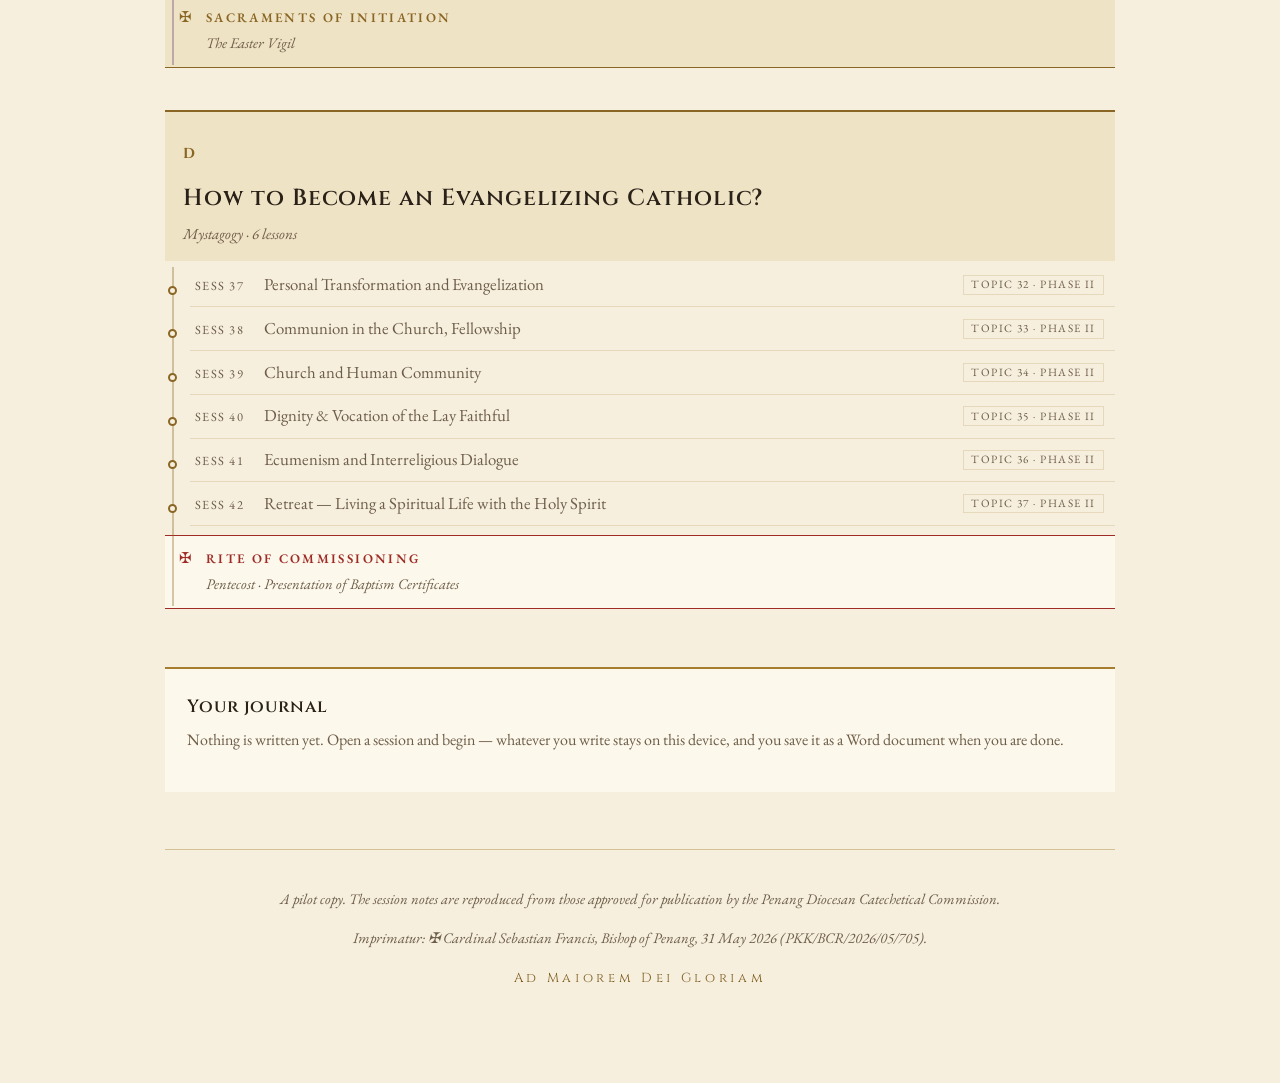
==== commit e6313f1d: "Speak Bahasa Malaysia, Mandarin and Tamil The candidate chooses a language on the journey map and th" ====
--- a/index.html
+++ b/index.html
@@ -4,8 +4,24 @@
 <meta charset="utf-8">
 <meta name="viewport" content="width=device-width, initial-scale=1">
 <title>The Emmaus Companion</title>
-<meta name="description" content="The RCIA session notes of the Diocese of Penang, with a private reflection journal.">
+<meta name="description" content="The RCIA session notes of the Diocese of Penang, in English, Bahasa Malaysia, Mandarin and Tamil, with a private reflection journal.">
 <meta name="color-scheme" content="light dark">
+
+<!-- The chosen language decides the typeface, so it is put on <html>
+     before the first paint. Everything else waits for the scripts at
+     the end of the body, as it always has. -->
+<script>
+(function () {
+  try {
+    var prefs = JSON.parse(localStorage.getItem('emmaus.prefs.v1')) || {};
+    var tags = { en: 'en', ms: 'ms', zh: 'zh-Hans', ta: 'ta' };
+    if (tags[prefs.lang]) {
+      document.documentElement.setAttribute('lang', tags[prefs.lang]);
+      document.documentElement.setAttribute('data-lang', prefs.lang);
+    }
+  } catch (e) { /* no storage: English, as the markup already says */ }
+})();
+</script>
 
 <link rel="preconnect" href="https://fonts.googleapis.com">
 <link rel="preconnect" href="https://fonts.gstatic.com" crossorigin>
@@ -13,6 +29,7 @@
 
 <link rel="stylesheet" href="assets/css/tokens.css">
 <link rel="stylesheet" href="assets/css/app.css">
+<link rel="stylesheet" href="assets/css/lang.css">
 <link rel="stylesheet" href="assets/css/print.css" media="print">
 </head>
 <body>
@@ -20,7 +37,7 @@
 <div class="ribbon" aria-hidden="true"></div>
 
 <div class="topbar">
-  <span class="home-link">Penang Diocesan Catechetical Commission</span>
+  <span class="home-link" data-i18n="brand">Penang Diocesan Catechetical Commission</span>
   <div class="tools">
     <button class="tool-btn" type="button" id="typeBtn" aria-pressed="false">A Reading size</button>
     <button class="tool-btn" type="button" id="themeBtn" aria-label="Switch theme">☀ Daylight</button>
@@ -30,35 +47,46 @@
 <main class="shell shell--wide">
 
   <header>
-    <p class="eyebrow">Rite of Christian Initiation of Adults · Diocese of Penang</p>
-    <h1 class="display">The Emmaus Companion</h1>
-    <p class="deck">“Were not our hearts burning within us while he was talking to us on the road, while he was opening the scriptures to us?” Forty-two stops on one road, from first questions to the day you are sent.</p>
+    <p class="eyebrow" data-i18n="eyebrow">Rite of Christian Initiation of Adults · Diocese of Penang</p>
+    <h1 class="display" data-i18n="appTitle">The Emmaus Companion</h1>
+    <p class="deck" data-i18n="deck">“Were not our hearts burning within us while he was talking to us on the road, while he was opening the scriptures to us?” Forty-two stops on one road, from first questions to the day you are sent.</p>
   </header>
 
+  <!-- The language is chosen here, before anything else asks to be read. -->
+  <div id="langPick"></div>
+
   <div class="legend">
-    <span><i style="background: var(--seed)"></i> A · Evangelization</span>
-    <span><i style="background: var(--water)"></i> B · Catechumenate</span>
-    <span><i style="background: var(--lenten)"></i> C · Purification</span>
-    <span><i style="background: var(--paschal-lit)"></i> D · Mystagogy</span>
-    <span style="color: var(--rubric)">✠ the Rites</span>
+    <span><i style="background: var(--seed)"></i> A · <span data-i18n="legendA">Evangelization</span></span>
+    <span><i style="background: var(--water)"></i> B · <span data-i18n="legendB">Catechumenate</span></span>
+    <span><i style="background: var(--lenten)"></i> C · <span data-i18n="legendC">Purification</span></span>
+    <span><i style="background: var(--paschal-lit)"></i> D · <span data-i18n="legendD">Mystagogy</span></span>
+    <span style="color: var(--rubric)" data-i18n="legendRites">✠ the Rites</span>
   </div>
 
   <div id="journeyRoot" class="journey"></div>
 
   <footer class="colophon">
-    <p>A pilot copy. The session notes are reproduced from those approved for publication by the Penang Diocesan Catechetical Commission.<br>
-    Imprimatur: ✠ Cardinal Sebastian Francis, Bishop of Penang, 31 May 2026 (PKK/BCR/2026/05/705).</p>
-    <p class="amdg">Ad Maiorem Dei Gloriam</p>
+    <p data-i18n="colophonPilot">A pilot copy. The session notes are reproduced from those approved for publication by the Penang Diocesan Catechetical Commission.</p>
+    <p data-i18n="colophonImprimatur">Imprimatur: ✠ Cardinal Sebastian Francis, Bishop of Penang, 31 May 2026 (PKK/BCR/2026/05/705).</p>
+    <p data-i18n="colophonTranslated" data-i18n-when="translated" hidden></p>
+    <p class="amdg" data-i18n="amdg">Ad Maiorem Dei Gloriam</p>
   </footer>
 
 </main>
 
+<script src="assets/js/i18n.js"></script>
 <script src="assets/js/app.js"></script>
 <script src="assets/js/journal.js"></script>
 <script src="content/syllabus.js"></script>
-<script src="content/topics/topic-01.js"></script>
-<script src="content/topics/topic-16.js"></script>
-<script src="content/topics/topic-29.js"></script>
+<script src="content/topics/en/topic-01.js"></script>
+<script src="content/topics/en/topic-16.js"></script>
+<script src="content/topics/en/topic-29.js"></script>
+<script src="content/topics/ms/topic-01.js"></script>
+<script src="content/topics/ms/topic-16.js"></script>
+<script src="content/topics/zh/topic-01.js"></script>
+<script src="content/topics/ta/topic-01.js"></script>
+<script src="content/topics/ta/topic-16.js"></script>
+<script src="content/topics/ta/topic-29.js"></script>
 <script src="assets/js/journey.js"></script>
 <script>Emmaus.mountControls();</script>
 
--- a/assets/css/app.css
+++ b/assets/css/app.css
@@ -35,18 +35,34 @@
 
 img { max-width: 100%; height: auto; }
 
-/* ---------- The ribbon: where you are ---------- */
+/* ---------- The ribbon ----------------------------------------------
+   A bookmark hanging from the top of the leaf. On a phone and on any
+   screen narrow enough that the reading column has no margin to spare,
+   it tucks against the very edge and scrolls away with the page, so it
+   never sits over the words.                                          */
 .ribbon {
-  position: fixed;
+  position: absolute;
   top: 0;
-  left: clamp(0.7rem, 3.5vw, 3rem);
-  width: 13px;
-  height: 108px;
+  left: 0;
+  width: 10px;
+  height: 58px;
   background: var(--rubric);
-  clip-path: polygon(0 0, 100% 0, 100% 100%, 50% calc(100% - 9px), 0 100%);
+  clip-path: polygon(0 0, 100% 0, 100% 100%, 50% calc(100% - 7px), 0 100%);
   opacity: 0.92;
   z-index: 20;
   pointer-events: none;
+}
+
+/* Only once the widest page (the journey map, 62rem) has a real gutter
+   does the ribbon hang in it and stay put while the page scrolls. */
+@media (min-width: 1100px) {
+  .ribbon {
+    position: fixed;
+    left: clamp(0.7rem, 3.5vw, 3rem);
+    width: 13px;
+    height: 108px;
+    clip-path: polygon(0 0, 100% 0, 100% 100%, 50% calc(100% - 9px), 0 100%);
+  }
 }
 
 /* ---------- Shell ---------- */
@@ -469,8 +485,45 @@
   color: var(--period);
   margin: 0 0 0.3rem;
 }
+.pericope .cite a {
+  color: inherit;
+  text-decoration: underline;
+  text-decoration-color: var(--rule);
+  text-decoration-thickness: 1px;
+  text-underline-offset: 4px;
+}
+.pericope .cite a:hover { text-decoration-color: currentColor; }
 .pericope .instruction { font-style: italic; color: var(--ink-soft); margin: 0; font-size: 1rem; }
-.pericope .bible-link { font-size: 0.92rem; margin: 0.6rem 0 0; }
+
+/* The way in to the passage itself. */
+.pericope .bible-link { margin: 0.9rem 0 0; }
+.pericope .bible-link a {
+  display: inline-flex;
+  align-items: center;
+  min-height: 44px;          /* comfortable to tap */
+  font-size: 0.8rem;
+  font-weight: 600;
+  letter-spacing: 0.11em;
+  text-transform: uppercase;
+  color: var(--gilt-ink);
+  text-decoration: none;
+  border: 1px solid var(--rule);
+  padding: 0.55rem 0.85rem;
+  line-height: 1.2;
+}
+.pericope .bible-link a:hover { border-color: var(--gilt); background: var(--wash); color: var(--gilt-ink); }
+
+/* A reference in a part heading, or beneath a verse. */
+.part-head a.ref, .versicle .vref a, .marginal a {
+  color: inherit;
+  text-decoration: underline;
+  text-decoration-color: var(--rule);
+  text-underline-offset: 3px;
+}
+.part-head a.ref:hover, .versicle .vref a:hover, .marginal a:hover {
+  color: var(--rubric);
+  text-decoration-color: currentColor;
+}
 
 /* --- the Saint plate --- */
 .plate {
--- a/assets/css/lang.css
+++ b/assets/css/lang.css
@@ -0,0 +1,234 @@
+/* ============================================================
+   THE EMMAUS COMPANION — Scripts and the language chooser
+   Penang Diocesan Catechetical Commission
+
+   tokens.css declares one Latin voice for the whole app. Tamil and
+   Chinese are not served by it, so this file redeclares the three
+   type tokens for those languages and softens the Latin mannerisms —
+   wide tracking, drop capitals — that do not carry across.
+
+   The webfonts these stacks reach for are fetched only when the
+   language is chosen (see Lang.ensureFont in assets/js/i18n.js), so
+   an English or Malay reader never pays for them.
+   ============================================================ */
+
+/* --- Bahasa Malaysia keeps the Latin faces exactly as they are. --- */
+
+/* --- Tamil ------------------------------------------------------ */
+html[data-lang="ta"] {
+  --face-display: "Noto Serif Tamil", "Nirmala UI", Latha, "EB Garamond", Georgia, serif;
+  --face-body:    "Noto Serif Tamil", "Nirmala UI", Latha, "EB Garamond", Georgia, serif;
+  --face-hand:    "Noto Serif Tamil", "Nirmala UI", Latha, cursive;
+  /* Tamil sets a taller x-height and needs more room between lines. */
+  --lh-body: 1.78;
+}
+
+/* --- Chinese ---------------------------------------------------- */
+html[data-lang="zh"] {
+  --face-display: "Noto Serif SC", "Songti SC", SimSun, "Source Han Serif SC", Georgia, serif;
+  --face-body:    "Noto Serif SC", "Songti SC", SimSun, "Source Han Serif SC", Georgia, serif;
+  --face-hand:    "Noto Serif SC", "Songti SC", "Kaiti SC", KaiTi, cursive;
+  --lh-body: 1.85;
+}
+
+/* --- what does not travel ---------------------------------------
+   Letter-spacing pulls a Tamil conjunct apart and loosens a Chinese
+   character grid; a drop capital in either script is a whole
+   syllable or word blown up to three lines. Both are dropped, and
+   the weight of the display face carries the emphasis instead. */
+
+html[data-lang="ta"] .display,
+html[data-lang="zh"] .display,
+html[data-lang="ta"] .part-head h2,
+html[data-lang="zh"] .part-head h2,
+html[data-lang="ta"] .period-head h2,
+html[data-lang="zh"] .period-head h2,
+html[data-lang="ta"] .session-head h1,
+html[data-lang="zh"] .session-head h1,
+html[data-lang="ta"] .export h2,
+html[data-lang="zh"] .export h2,
+html[data-lang="ta"] .notice h1,
+html[data-lang="zh"] .notice h1 {
+  letter-spacing: normal;
+}
+
+html[data-lang="ta"] .part .lead::first-letter,
+html[data-lang="zh"] .part .lead::first-letter {
+  font-size: inherit;
+  float: none;
+  padding: 0;
+  line-height: inherit;
+  font-weight: inherit;
+  color: inherit;
+  font-family: inherit;
+}
+
+/* Uppercasing is a no-op in both scripts, but the tracking that goes
+   with it is not: these small rubric labels stay legible only when
+   the letters are left alone. */
+html[data-lang="ta"] .sec-rubric,
+html[data-lang="zh"] .sec-rubric,
+html[data-lang="ta"] .period-tag,
+html[data-lang="zh"] .period-tag,
+html[data-lang="ta"] .topic-no,
+html[data-lang="zh"] .topic-no,
+html[data-lang="ta"] .eyebrow,
+html[data-lang="zh"] .eyebrow,
+html[data-lang="ta"] .flag,
+html[data-lang="zh"] .flag,
+html[data-lang="ta"] .pager .lbl,
+html[data-lang="zh"] .pager .lbl,
+html[data-lang="ta"] .namefield label,
+html[data-lang="zh"] .namefield label,
+html[data-lang="ta"] .versicle .vref,
+html[data-lang="zh"] .versicle .vref {
+  letter-spacing: 0.04em;
+}
+
+/* A word in Tamil or Chinese has no spaces to break at the way a
+   long English one does; let the browser break inside it rather than
+   push the column sideways. */
+html[data-lang="ta"] .stop .title,
+html[data-lang="zh"] .stop .title,
+html[data-lang="ta"] .session-head h1,
+html[data-lang="zh"] .session-head h1 {
+  overflow-wrap: anywhere;
+}
+
+/* An English note under a Tamil or Chinese chrome keeps the Latin
+   voice it was set in. */
+[lang="en"] {
+  font-family: var(--face-body);
+}
+html[data-lang="ta"] [lang="en"],
+html[data-lang="zh"] [lang="en"] {
+  font-family: "EB Garamond", Georgia, "Times New Roman", serif;
+}
+
+/* ============================================================
+   The language chooser
+   Four names, each written in its own script, so a candidate who
+   reads no English can still find their own language.
+   ============================================================ */
+
+.langpick {
+  margin: 0 0 var(--gap-lg);
+  padding: var(--gap) var(--gap-sm);
+  border-top: 1px solid var(--rule-faint);
+  border-bottom: 1px solid var(--rule-faint);
+  text-align: center;
+}
+
+.langpick-label {
+  margin: 0 0 var(--gap-sm);
+  font-family: var(--face-body);
+  font-size: 0.78rem;
+  letter-spacing: 0.16em;
+  text-transform: uppercase;
+  color: var(--rubric);
+}
+html[data-lang="ta"] .langpick-label,
+html[data-lang="zh"] .langpick-label {
+  letter-spacing: 0.04em;
+  font-size: 0.86rem;
+}
+
+.langpick-group {
+  display: flex;
+  flex-wrap: wrap;
+  justify-content: center;
+  gap: var(--gap-xs);
+}
+
+.langpick-btn {
+  display: flex;
+  flex-direction: column;
+  align-items: center;
+  gap: 0.15rem;
+  min-height: 44px;
+  padding: 0.5rem 1rem;
+  background: transparent;
+  border: 1px solid var(--rule-faint);
+  border-radius: 2px;
+  color: var(--ink-soft);
+  font-family: inherit;
+  font-size: 1rem;
+  line-height: 1.3;
+  cursor: pointer;
+  transition: background 0.15s, border-color 0.15s, color 0.15s;
+}
+
+.langpick-btn:hover {
+  border-color: var(--rule);
+  background: var(--wash);
+  color: var(--ink);
+}
+
+.langpick-btn:focus-visible {
+  outline: 2px solid var(--focus);
+  outline-offset: 2px;
+}
+
+/* The chosen one is marked the way the journey marks a place you
+   have reached: in rubric red, with the gilt rule beneath it. */
+.langpick-btn[aria-checked="true"] {
+  border-color: var(--gilt);
+  background: var(--wash);
+  color: var(--rubric);
+  font-weight: 600;
+  cursor: default;
+}
+
+.langpick-name { display: block; }
+
+.langpick-gloss {
+  display: block;
+  font-family: "EB Garamond", Georgia, serif;
+  font-size: 0.72rem;
+  letter-spacing: 0.1em;
+  text-transform: uppercase;
+  color: var(--ink-soft);
+}
+.langpick-btn[aria-checked="true"] .langpick-gloss { color: var(--gilt-ink); }
+
+/* A language whose own name is its English name needs no gloss line;
+   keeping the others level looks tidier than letting one sit high. */
+.langpick-btn:not(:has(.langpick-gloss)) { justify-content: center; }
+
+/* --- compact: the same control in a session's top bar ---
+   A convenience for a reader who wants to change language without
+   leaving the session. On a phone the top bar has no room for four
+   more names — it grew to three rows — so below 48rem this is put
+   away and the chooser on the journey map, one tap behind the
+   "back" link, is the way to change language. */
+.langpick--compact {
+  display: flex;
+  align-items: center;
+  gap: var(--gap-xs);
+  margin: 0;
+  padding: 0;
+  border: 0;
+}
+.langpick--compact .langpick-label {
+  margin: 0;
+  font-size: 0.68rem;
+}
+.langpick--compact .langpick-btn {
+  /* the same 44px touch target every other control in the app keeps */
+  min-height: 44px;
+  padding: 0.3rem 0.6rem;
+  font-size: 0.92rem;
+}
+
+@media (max-width: 48rem) {
+  .langpick--compact { display: none; }
+}
+
+/* ============================================================
+   The notice shown when a topic is not in the chosen language yet
+   ============================================================ */
+
+.seal--notice {
+  border-color: var(--gilt);
+  background: var(--paschal-wash);
+}
--- a/assets/css/print.css
+++ b/assets/css/print.css
@@ -24,7 +24,18 @@
 .export .namefield,
 .export .status,
 .seal,
+.langpick,
 .legend { display: none !important; }
+
+/* The notice that this session is printed in English because the
+   chosen language has none yet belongs on the paper: it explains
+   what the reader is holding. */
+.seal--notice {
+  display: flex !important;
+  border: 1px solid #999999 !important;
+  background: none !important;
+  color: #000000 !important;
+}
 
 .shell { max-width: none; padding: 0; }
 
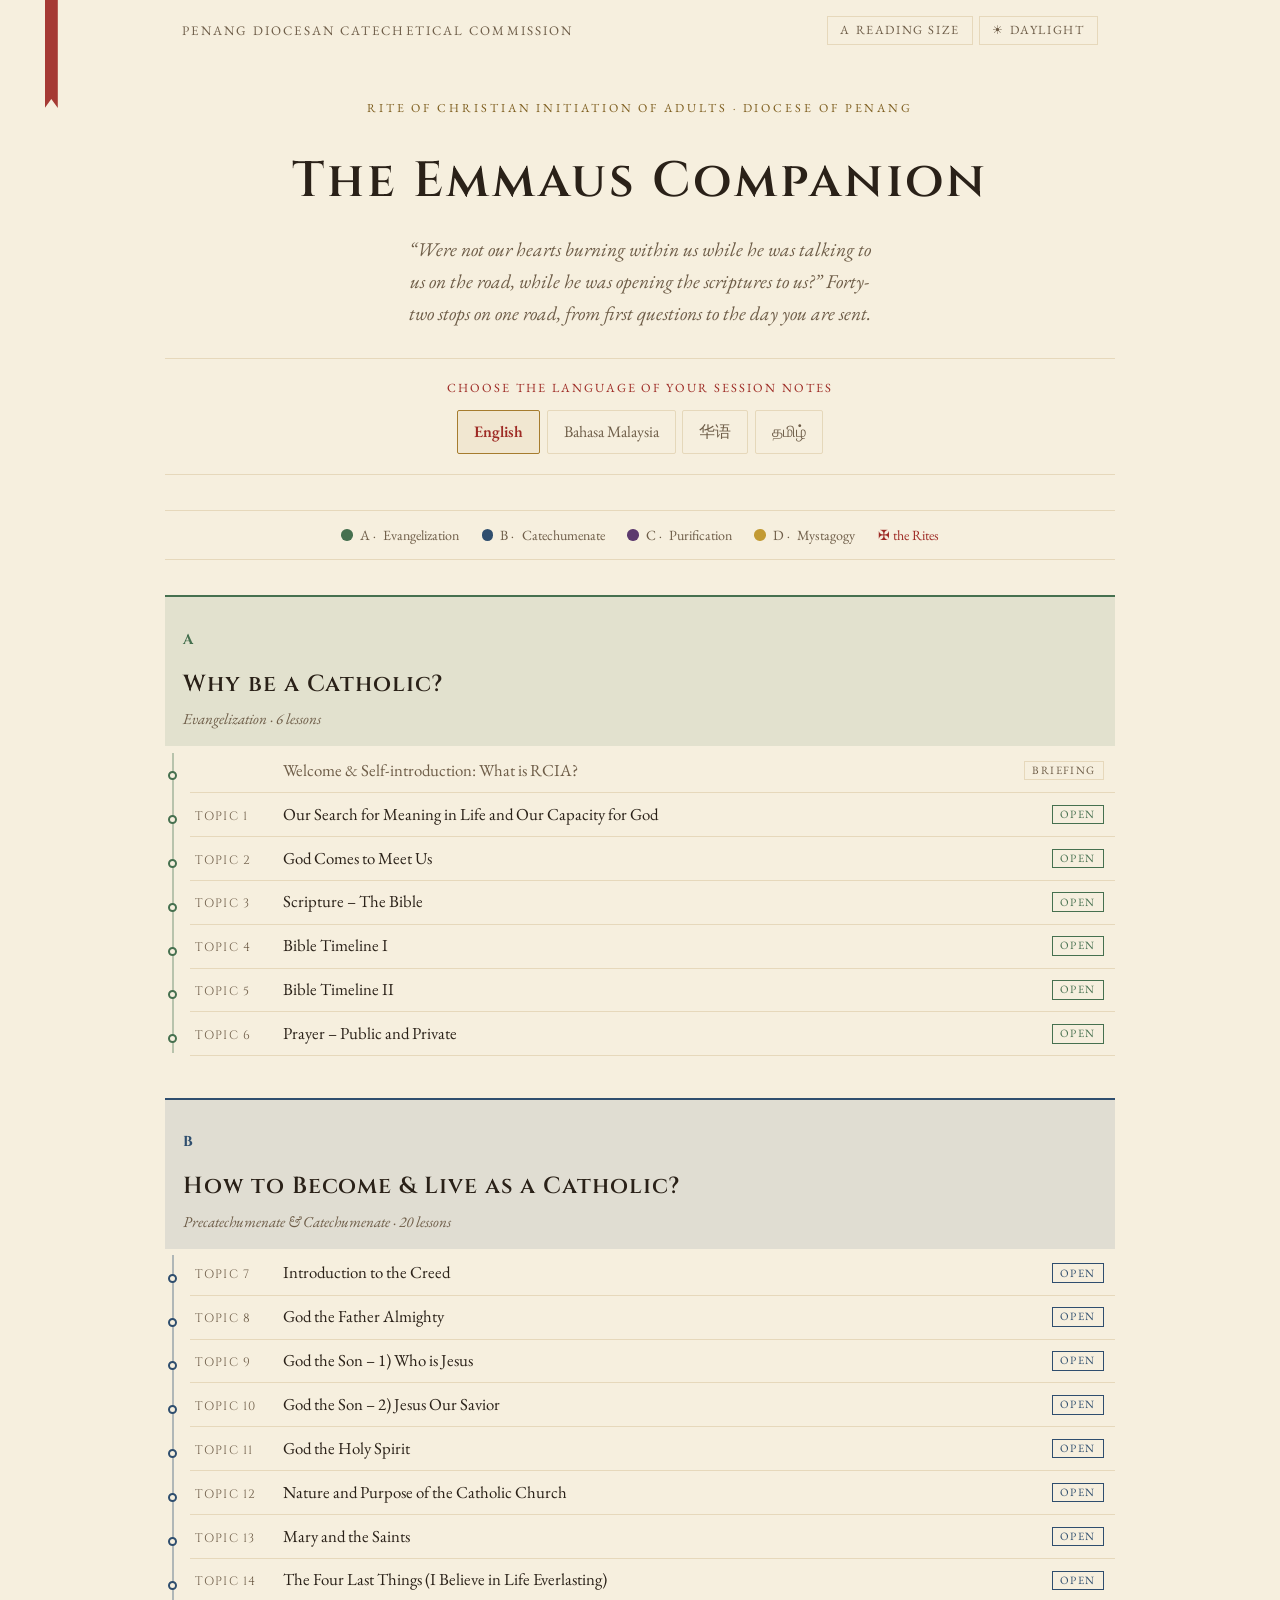
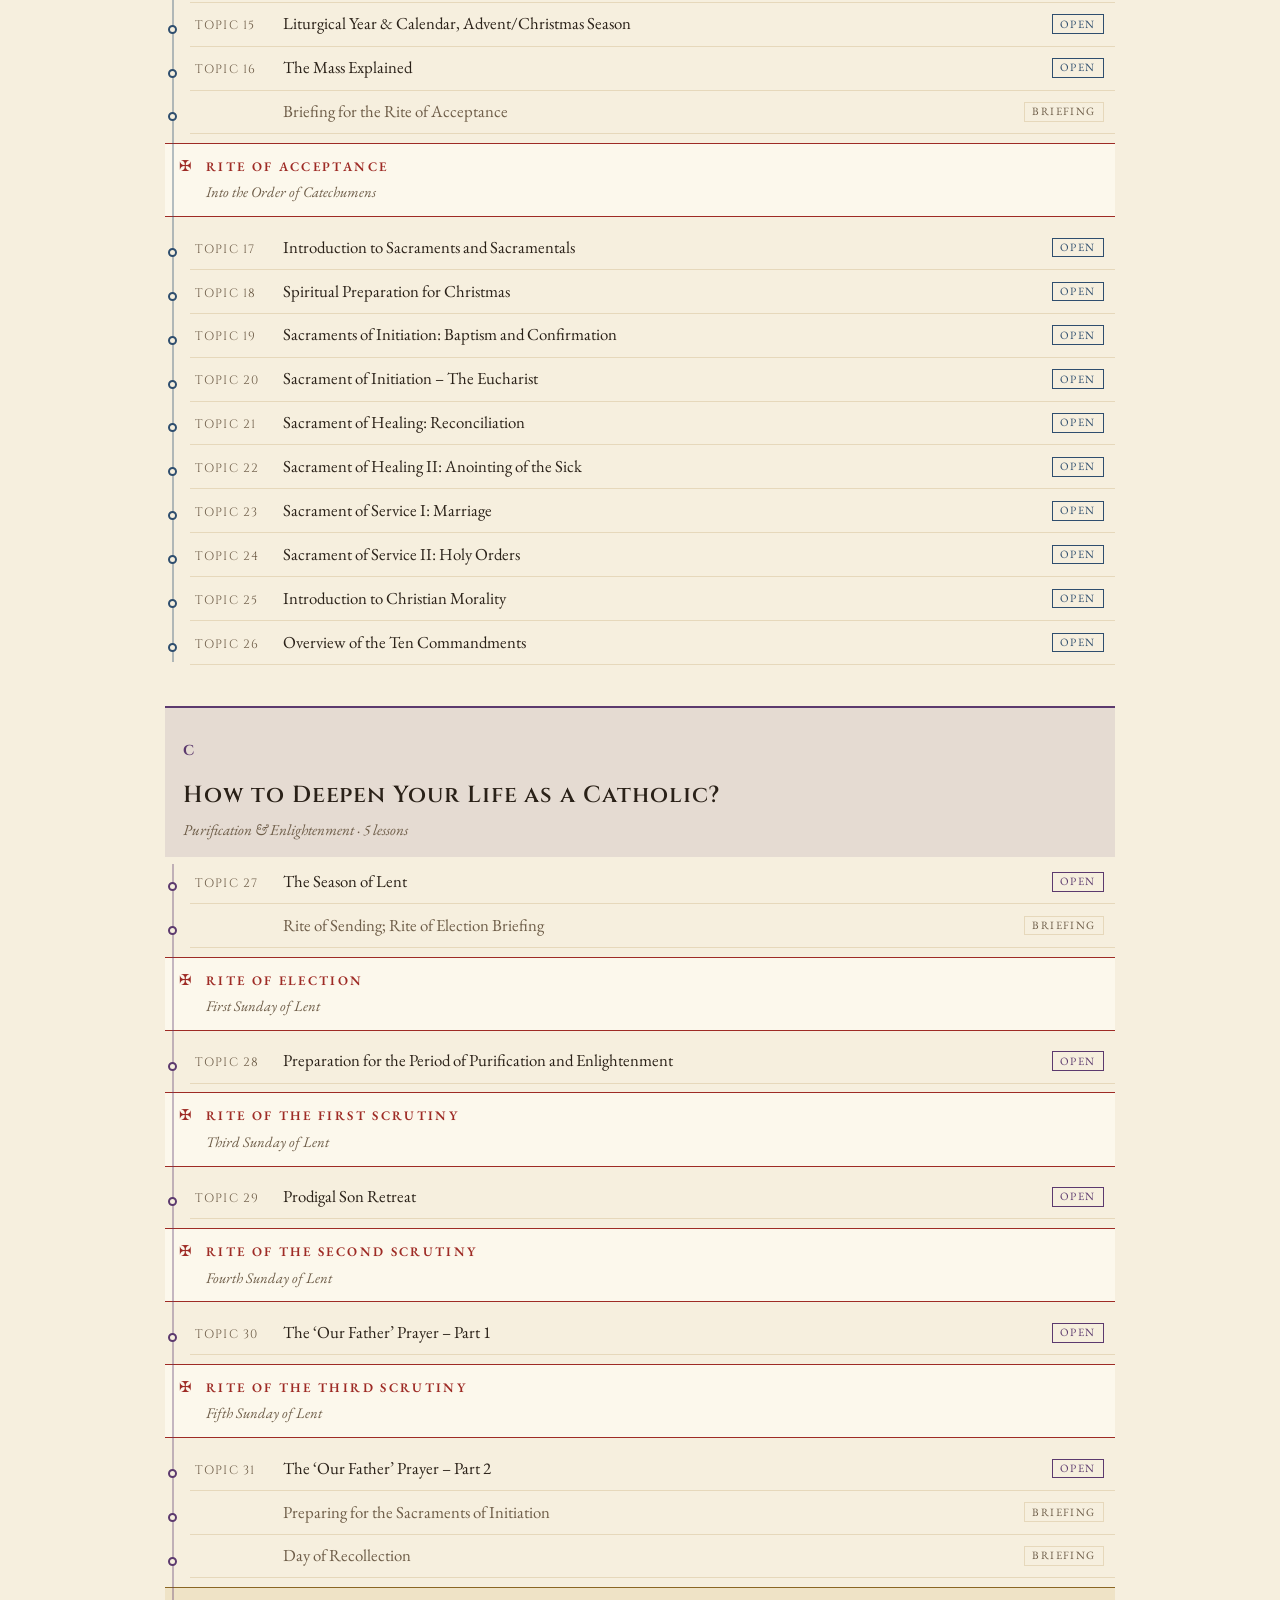
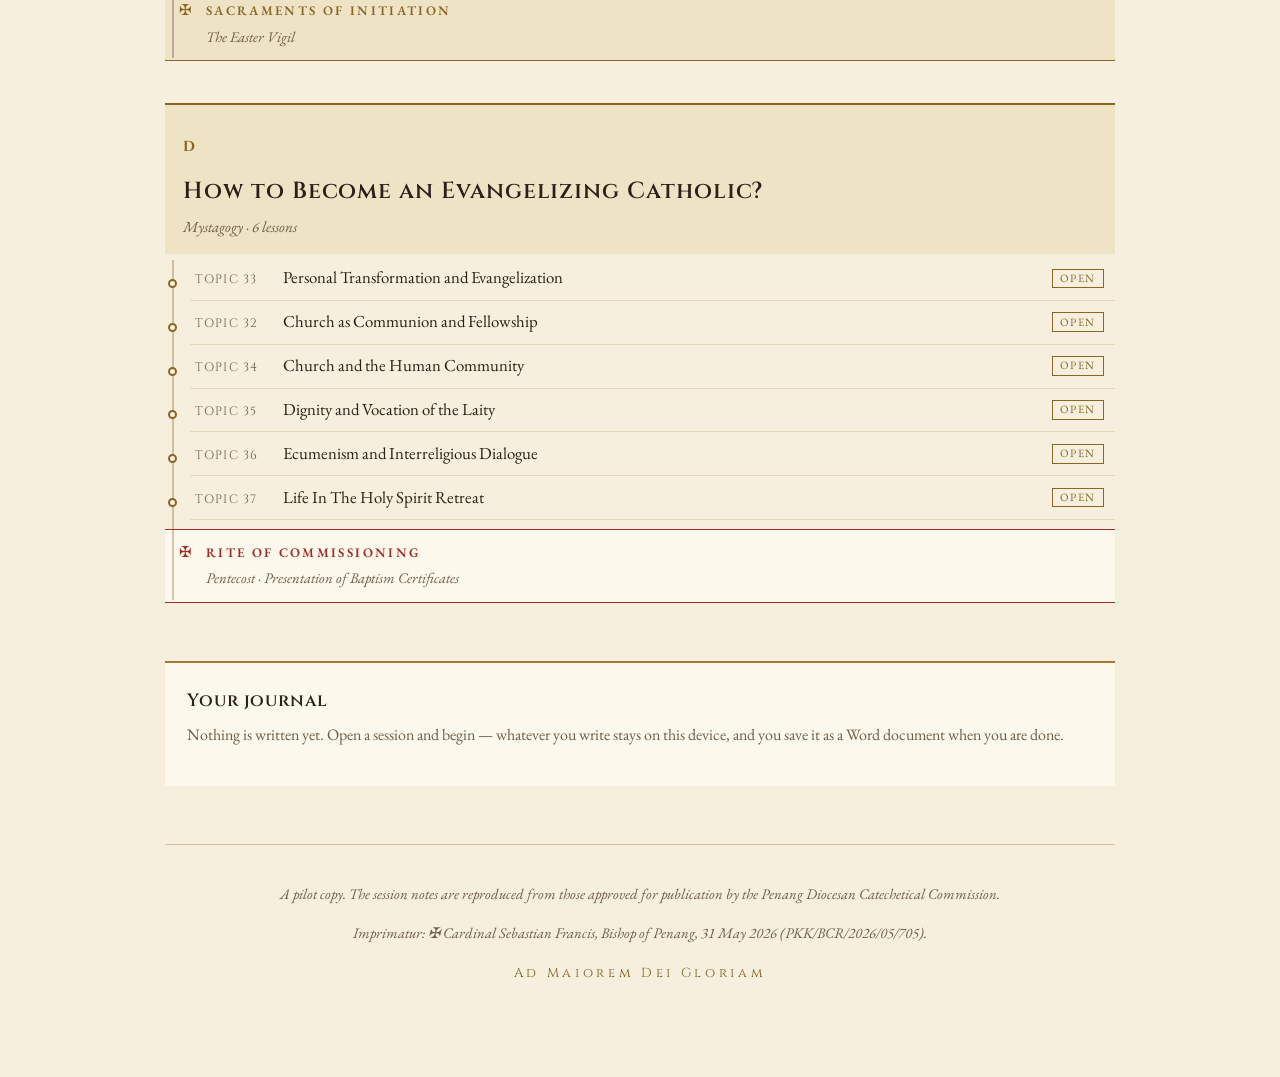
==== commit 862af7a9: "All thirty-seven English notes Every stop on the journey map that carries a session note can now be " ====
--- a/index.html
+++ b/index.html
@@ -79,8 +79,42 @@
 <script src="assets/js/journal.js"></script>
 <script src="content/syllabus.js"></script>
 <script src="content/topics/en/topic-01.js"></script>
+<script src="content/topics/en/topic-02.js"></script>
+<script src="content/topics/en/topic-03.js"></script>
+<script src="content/topics/en/topic-04.js"></script>
+<script src="content/topics/en/topic-05.js"></script>
+<script src="content/topics/en/topic-06.js"></script>
+<script src="content/topics/en/topic-07.js"></script>
+<script src="content/topics/en/topic-08.js"></script>
+<script src="content/topics/en/topic-09.js"></script>
+<script src="content/topics/en/topic-10.js"></script>
+<script src="content/topics/en/topic-11.js"></script>
+<script src="content/topics/en/topic-12.js"></script>
+<script src="content/topics/en/topic-13.js"></script>
+<script src="content/topics/en/topic-14.js"></script>
+<script src="content/topics/en/topic-15.js"></script>
 <script src="content/topics/en/topic-16.js"></script>
+<script src="content/topics/en/topic-17.js"></script>
+<script src="content/topics/en/topic-18.js"></script>
+<script src="content/topics/en/topic-19.js"></script>
+<script src="content/topics/en/topic-20.js"></script>
+<script src="content/topics/en/topic-21.js"></script>
+<script src="content/topics/en/topic-22.js"></script>
+<script src="content/topics/en/topic-23.js"></script>
+<script src="content/topics/en/topic-24.js"></script>
+<script src="content/topics/en/topic-25.js"></script>
+<script src="content/topics/en/topic-26.js"></script>
+<script src="content/topics/en/topic-27.js"></script>
+<script src="content/topics/en/topic-28.js"></script>
 <script src="content/topics/en/topic-29.js"></script>
+<script src="content/topics/en/topic-30.js"></script>
+<script src="content/topics/en/topic-31.js"></script>
+<script src="content/topics/en/topic-32.js"></script>
+<script src="content/topics/en/topic-33.js"></script>
+<script src="content/topics/en/topic-34.js"></script>
+<script src="content/topics/en/topic-35.js"></script>
+<script src="content/topics/en/topic-36.js"></script>
+<script src="content/topics/en/topic-37.js"></script>
 <script src="content/topics/ms/topic-01.js"></script>
 <script src="content/topics/ms/topic-16.js"></script>
 <script src="content/topics/zh/topic-01.js"></script>
--- a/assets/css/app.css
+++ b/assets/css/app.css
@@ -233,9 +233,13 @@
   border: 2px solid var(--period);
 }
 
+/* The number column is fixed so the titles line up down the whole
+   road — each stop is its own grid, so `auto` would leave them
+   ragged. Scripts that set the word "Topic" longer widen it. */
+.road { --stop-num: 4.6rem; }
 .stop-link, .stop-blank {
   display: grid;
-  grid-template-columns: 3.4rem 1fr auto;
+  grid-template-columns: var(--stop-num) 1fr auto;
   gap: 0.9rem;
   align-items: baseline;
   padding: 0.6rem 0.7rem 0.6rem 0.35rem;
@@ -246,14 +250,18 @@
 .stop-link:hover { background: var(--period-wash); }
 .stop-blank { color: var(--ink-soft); }
 
-.stop .sess {
-  font-size: 0.78rem;
-  letter-spacing: 0.1em;
+/* The Topic number — the note's own name for itself. */
+.stop .topicno {
+  font-family: var(--face-display);
+  font-size: 0.76rem;
+  letter-spacing: 0.09em;
   text-transform: uppercase;
   color: var(--ink-soft);
   font-variant-numeric: tabular-nums;
   white-space: nowrap;
 }
+.stop-link:hover .topicno { color: var(--period); }
+
 .stop .title { font-size: 1.05rem; line-height: 1.4; }
 .stop-link .title { color: var(--ink); }
 .stop-link:hover .title { color: var(--period); }
@@ -271,9 +279,12 @@
 .stop .flag--soon { color: var(--ink-soft); border-color: var(--rule-faint); }
 .stop .flag--written { color: var(--period); border-color: currentColor; }
 
+/* On a phone the number stands on its own line above the title,
+   rather than eating a third of the width. */
 @media (max-width: 560px) {
-  .stop-link, .stop-blank { grid-template-columns: 2.9rem 1fr; row-gap: 0.3rem; }
-  .stop .flag { grid-column: 2; justify-self: start; }
+  .stop-link, .stop-blank { grid-template-columns: 1fr; row-gap: 0.25rem; }
+  .stop .flag { justify-self: start; }
+  .stop .topicno:empty { display: none; }
 }
 
 /* --- a Rite standing across the road --- */
@@ -579,6 +590,94 @@
 @media (max-width: 620px) {
   .plate { grid-template-columns: 1fr; }
   .plate .portrait { max-width: 9rem; aspect-ratio: 3 / 4; }
+}
+
+/* --- a table the note prints ---------------------------------------
+   Ruled, not boxed: horizontal rules only, in the manner of a missal's
+   tables of feasts. It scrolls inside its own frame so a wide table
+   never makes the page itself scroll sideways on a phone.            */
+.table-frame {
+  margin: 0 0 1.3rem;
+  overflow-x: auto;
+  -webkit-overflow-scrolling: touch;
+}
+.points .table-frame { margin: 0.7rem 0 0.4rem; }
+table.plain-table {
+  border-collapse: collapse;
+  width: 100%;
+  min-width: 30rem;
+  font-size: 0.98rem;
+  line-height: 1.45;
+  text-align: left;
+}
+table.plain-table caption {
+  caption-side: top;
+  text-align: left;
+  font-size: 0.74rem;
+  letter-spacing: 0.2em;
+  text-transform: uppercase;
+  color: var(--rubric);
+  padding-bottom: 0.5rem;
+}
+table.plain-table thead th {
+  font-family: var(--face-display);
+  font-weight: 600;
+  font-size: 0.78rem;
+  letter-spacing: 0.11em;
+  text-transform: uppercase;
+  color: var(--gilt-ink);
+  border-bottom: 1px solid var(--rule);
+  padding: 0.35rem 0.9rem 0.5rem 0;
+  vertical-align: bottom;
+}
+table.plain-table tbody th,
+table.plain-table tbody td {
+  border-bottom: 1px solid var(--rule-faint);
+  padding: 0.6rem 0.9rem 0.6rem 0;
+  vertical-align: top;
+}
+table.plain-table tbody th { font-weight: 600; text-align: left; }
+table.plain-table tbody tr:last-child th,
+table.plain-table tbody tr:last-child td { border-bottom: 0; }
+table.plain-table th:last-child, table.plain-table td:last-child { padding-right: 0; }
+.table-note { font-size: 0.88rem; font-style: italic; color: var(--ink-soft); margin: 0.6rem 0 0; }
+@media (max-width: 620px) {
+  table.plain-table { min-width: 26rem; font-size: 0.94rem; }
+}
+
+/* --- a video or page the note sends the candidate to --- */
+.media { margin: 0 0 1.3rem; }
+.points .media { margin: 0.7rem 0 0.4rem; }
+.media-lead { margin: 0 0 0.5rem; }
+.media-item {
+  margin: 0 0 0.55rem;
+  padding-left: 1.6em;
+  position: relative;
+  line-height: 1.5;
+}
+.media-item::before {
+  content: "▶";
+  position: absolute;
+  left: 0;
+  top: 0.12em;
+  font-size: 0.72em;
+  color: var(--gilt);
+}
+.media-item a {
+  color: inherit;
+  text-decoration: underline;
+  text-decoration-color: var(--rule);
+  text-decoration-thickness: 1px;
+  text-underline-offset: 4px;
+}
+.media-item a:hover { color: var(--rubric); text-decoration-color: currentColor; }
+.media-note { color: var(--ink-soft); font-style: italic; }
+.media-note::before { content: " · "; }
+.media-host {
+  display: block;
+  font-size: 0.8rem;
+  color: var(--ink-soft);
+  letter-spacing: 0.04em;
 }
 
 /* --- prayer --- */
--- a/assets/css/lang.css
+++ b/assets/css/lang.css
@@ -81,9 +81,17 @@
 html[data-lang="ta"] .namefield label,
 html[data-lang="zh"] .namefield label,
 html[data-lang="ta"] .versicle .vref,
-html[data-lang="zh"] .versicle .vref {
+html[data-lang="zh"] .versicle .vref,
+html[data-lang="ta"] .stop .topicno,
+html[data-lang="zh"] .stop .topicno {
   letter-spacing: 0.04em;
 }
+
+/* "Topic" is a longer word in Tamil (தலைப்பு) than in English, so the
+   column that holds it on the journey map has to be wider or the
+   number wraps under its own label. */
+html[data-lang="ta"] .road { --stop-num: 7.1rem; }
+html[data-lang="ms"] .road { --stop-num: 4.7rem; }
 
 /* A word in Tamil or Chinese has no spaces to break at the way a
    long English one does; let the browser break inside it rather than
@@ -144,7 +152,7 @@
   display: flex;
   flex-direction: column;
   align-items: center;
-  gap: 0.15rem;
+  justify-content: center;
   min-height: 44px;
   padding: 0.5rem 1rem;
   background: transparent;
@@ -179,21 +187,9 @@
   cursor: default;
 }
 
+/* Every language stands under its own name alone, in its own
+   script, so all four buttons carry one line and sit level. */
 .langpick-name { display: block; }
-
-.langpick-gloss {
-  display: block;
-  font-family: "EB Garamond", Georgia, serif;
-  font-size: 0.72rem;
-  letter-spacing: 0.1em;
-  text-transform: uppercase;
-  color: var(--ink-soft);
-}
-.langpick-btn[aria-checked="true"] .langpick-gloss { color: var(--gilt-ink); }
-
-/* A language whose own name is its English name needs no gloss line;
-   keeping the others level looks tidier than letting one sit high. */
-.langpick-btn:not(:has(.langpick-gloss)) { justify-content: center; }
 
 /* --- compact: the same control in a session's top bar ---
    A convenience for a reader who wants to change language without
--- a/assets/css/print.css
+++ b/assets/css/print.css
@@ -90,8 +90,25 @@
 .plate, .prayer, .pericope { break-inside: avoid; page-break-inside: avoid; }
 .part-head { break-after: avoid; page-break-after: avoid; }
 
+/* A table prints whole: no scrolling frame, no forced minimum width. */
+.table-frame { overflow: visible !important; }
+table.plain-table { min-width: 0 !important; font-size: 10.5pt; }
+table.plain-table caption,
+table.plain-table thead th { color: #000000 !important; }
+table.plain-table thead th { border-bottom-color: #000000 !important; }
+table.plain-table tbody th,
+table.plain-table tbody td { border-bottom-color: #BBBBBB !important; }
+.table-note { color: #444444 !important; }
+.table-frame, table.plain-table tr { break-inside: avoid; page-break-inside: avoid; }
+
+.media-host { color: #444444 !important; }
+.media-item::before { color: #000000 !important; }
+
 a { color: #000000 !important; text-decoration: none; }
 .plate .sources a::after { content: " (" attr(href) ")"; font-size: 0.85em; }
+/* On paper a link is only useful if its address is printed with it. */
+.media-item a::after { content: " (" attr(href) ")"; font-size: 0.85em; color: #444444; }
+.media-item .media-host { display: none; }
 
 .export h2 { color: #000000 !important; }
 .export::before {
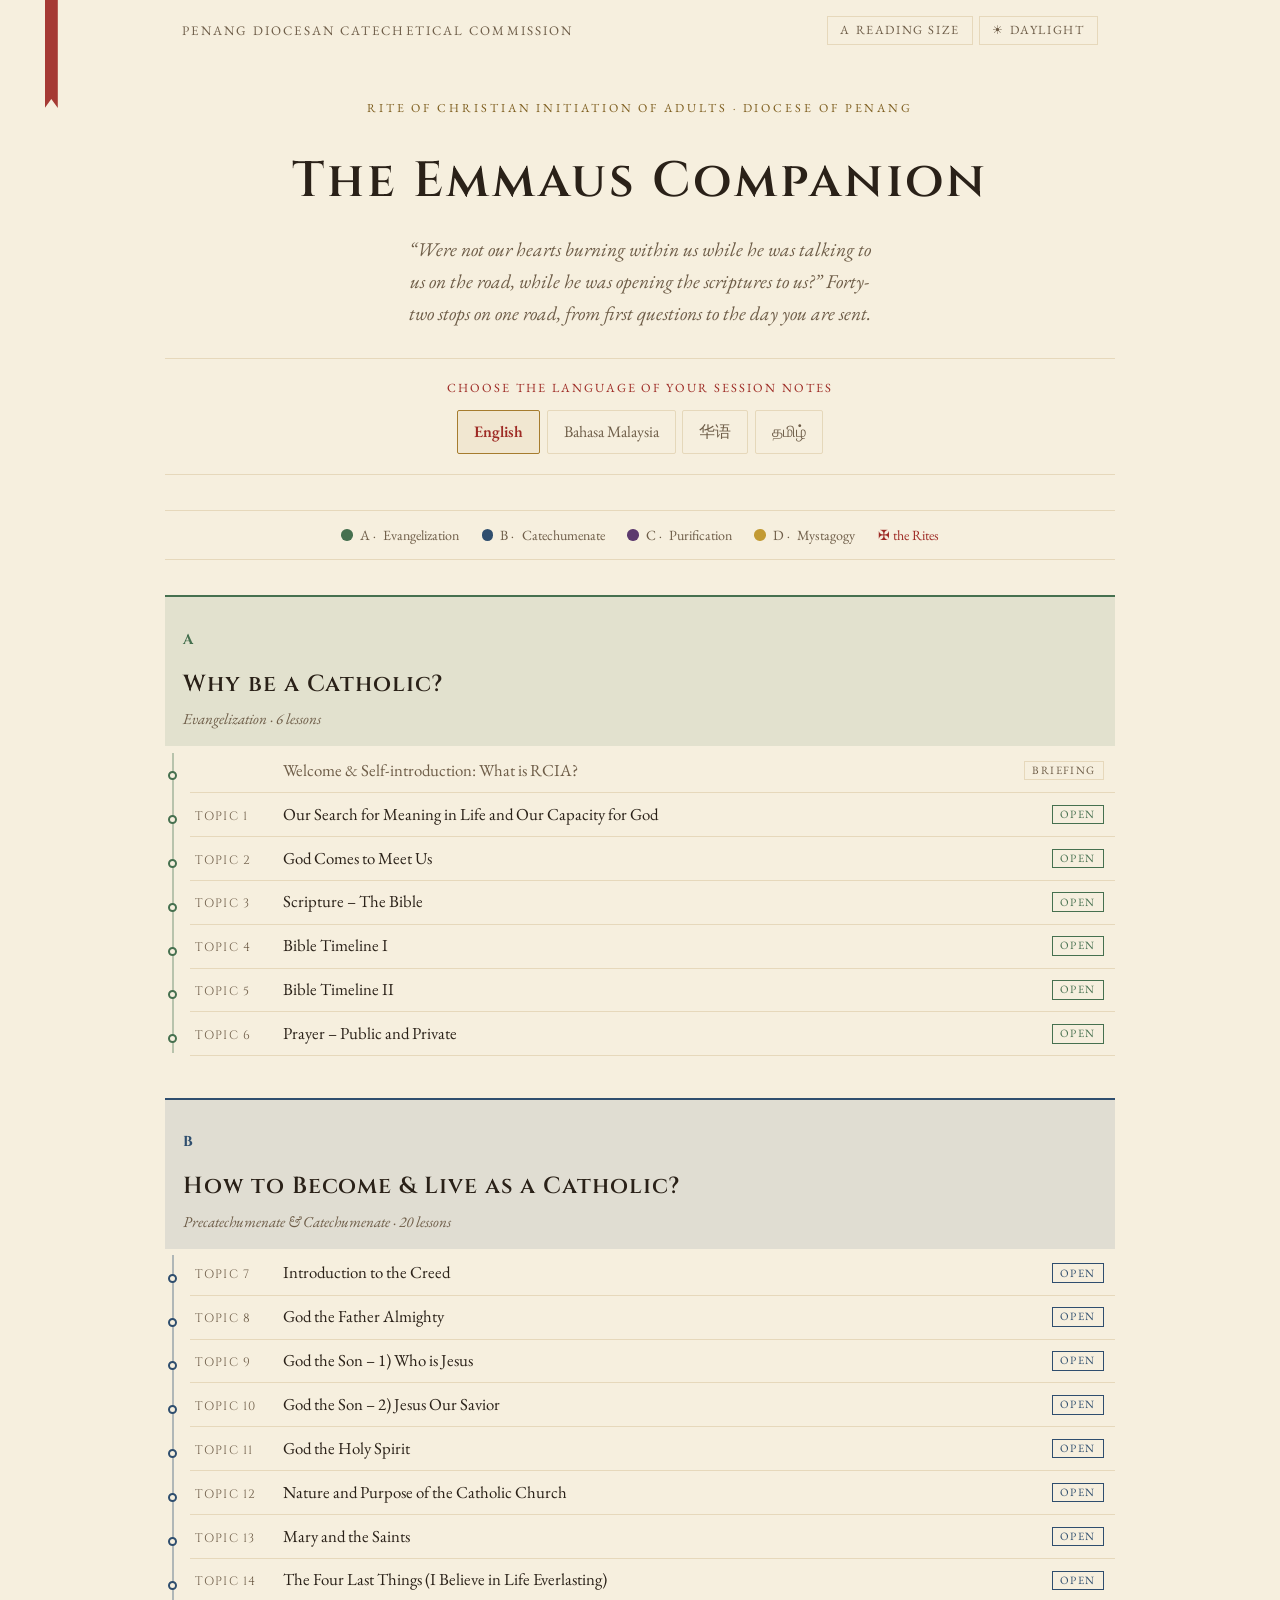
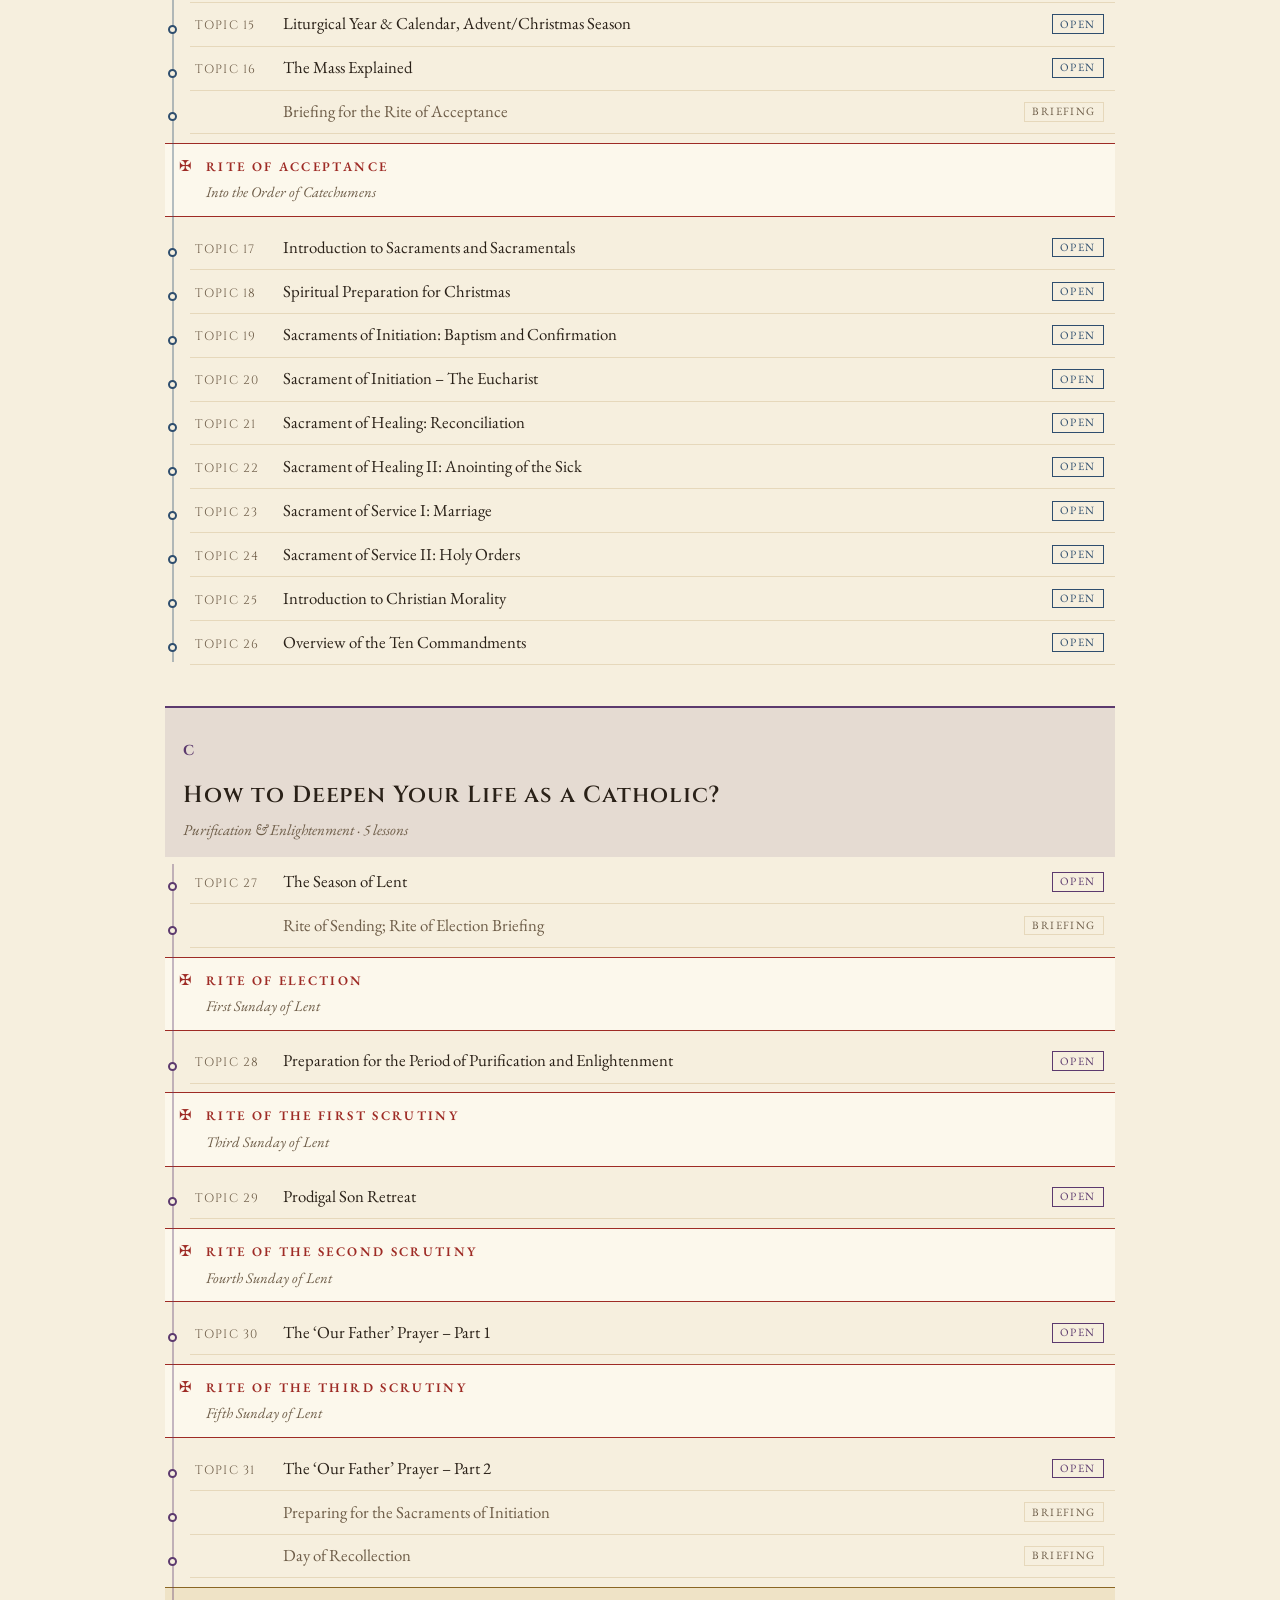
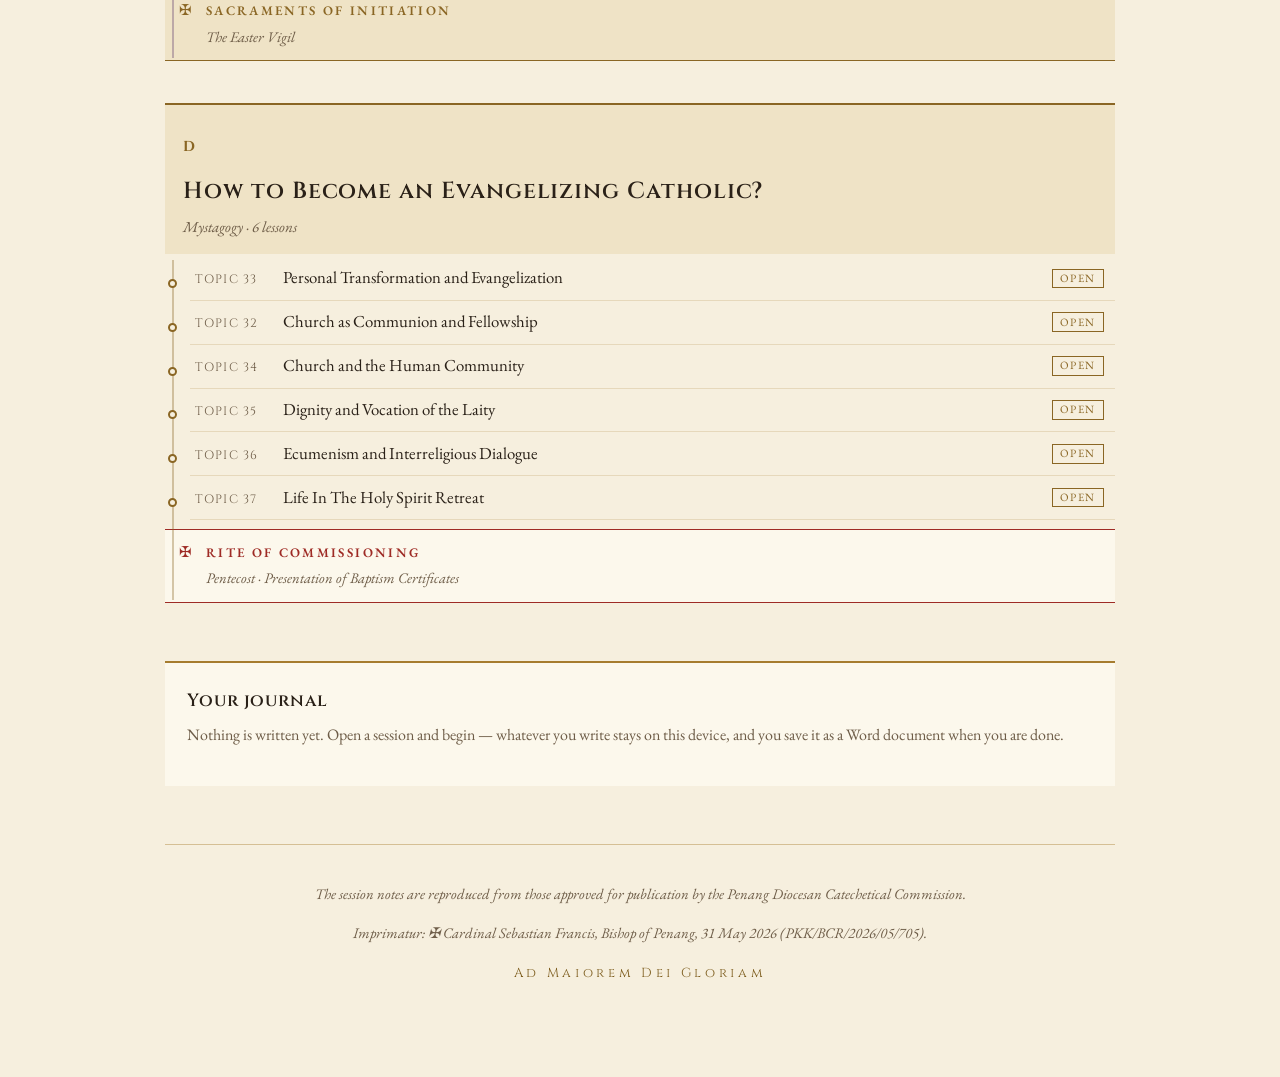
==== commit 107d85c3: "It is not a pilot any more Three places still described the app as a pilot copy carrying a few topic" ====
--- a/index.html
+++ b/index.html
@@ -66,7 +66,7 @@
   <div id="journeyRoot" class="journey"></div>
 
   <footer class="colophon">
-    <p data-i18n="colophonPilot">A pilot copy. The session notes are reproduced from those approved for publication by the Penang Diocesan Catechetical Commission.</p>
+    <p data-i18n="colophonNotes">The session notes are reproduced from those approved for publication by the Penang Diocesan Catechetical Commission.</p>
     <p data-i18n="colophonImprimatur">Imprimatur: ✠ Cardinal Sebastian Francis, Bishop of Penang, 31 May 2026 (PKK/BCR/2026/05/705).</p>
     <p data-i18n="colophonTranslated" data-i18n-when="translated" hidden></p>
     <p class="amdg" data-i18n="amdg">Ad Maiorem Dei Gloriam</p>
--- a/assets/css/app.css
+++ b/assets/css/app.css
@@ -853,10 +853,28 @@
 }
 
 /* ---------- Session navigation ---------- */
-.pager { display: flex; justify-content: space-between; gap: var(--gap); margin-top: var(--gap-lg); font-size: 0.95rem; }
+/* Three cells that must share a phone's width between them. Each is
+   allowed to shrink and to break inside a word, because "Seterusnya"
+   and "முந்தையது" are longer than "Next" and a flex item will happily
+   push the whole page sideways rather than wrap on its own. */
+.pager {
+  display: flex;
+  justify-content: space-between;
+  gap: var(--gap);
+  margin-top: var(--gap-lg);
+  font-size: 0.95rem;
+}
+.pager > div { min-width: 0; flex: 0 1 auto; overflow-wrap: anywhere; }
+.pager > div:first-child { text-align: left; }
+.pager > div:nth-child(2) { text-align: center; }
+.pager > div:last-child { text-align: right; }
 .pager a { text-decoration: none; color: var(--ink-soft); }
 .pager a:hover { color: var(--rubric); }
 .pager .lbl { display: block; font-size: 0.72rem; letter-spacing: 0.16em; text-transform: uppercase; color: var(--gilt-ink); margin-bottom: 0.2rem; }
+@media (max-width: 480px) {
+  .pager { gap: var(--gap-sm); font-size: 0.88rem; }
+  .pager .lbl { letter-spacing: 0.08em; }
+}
 
 /* ---------- Notice (missing topic, etc.) ---------- */
 .notice {
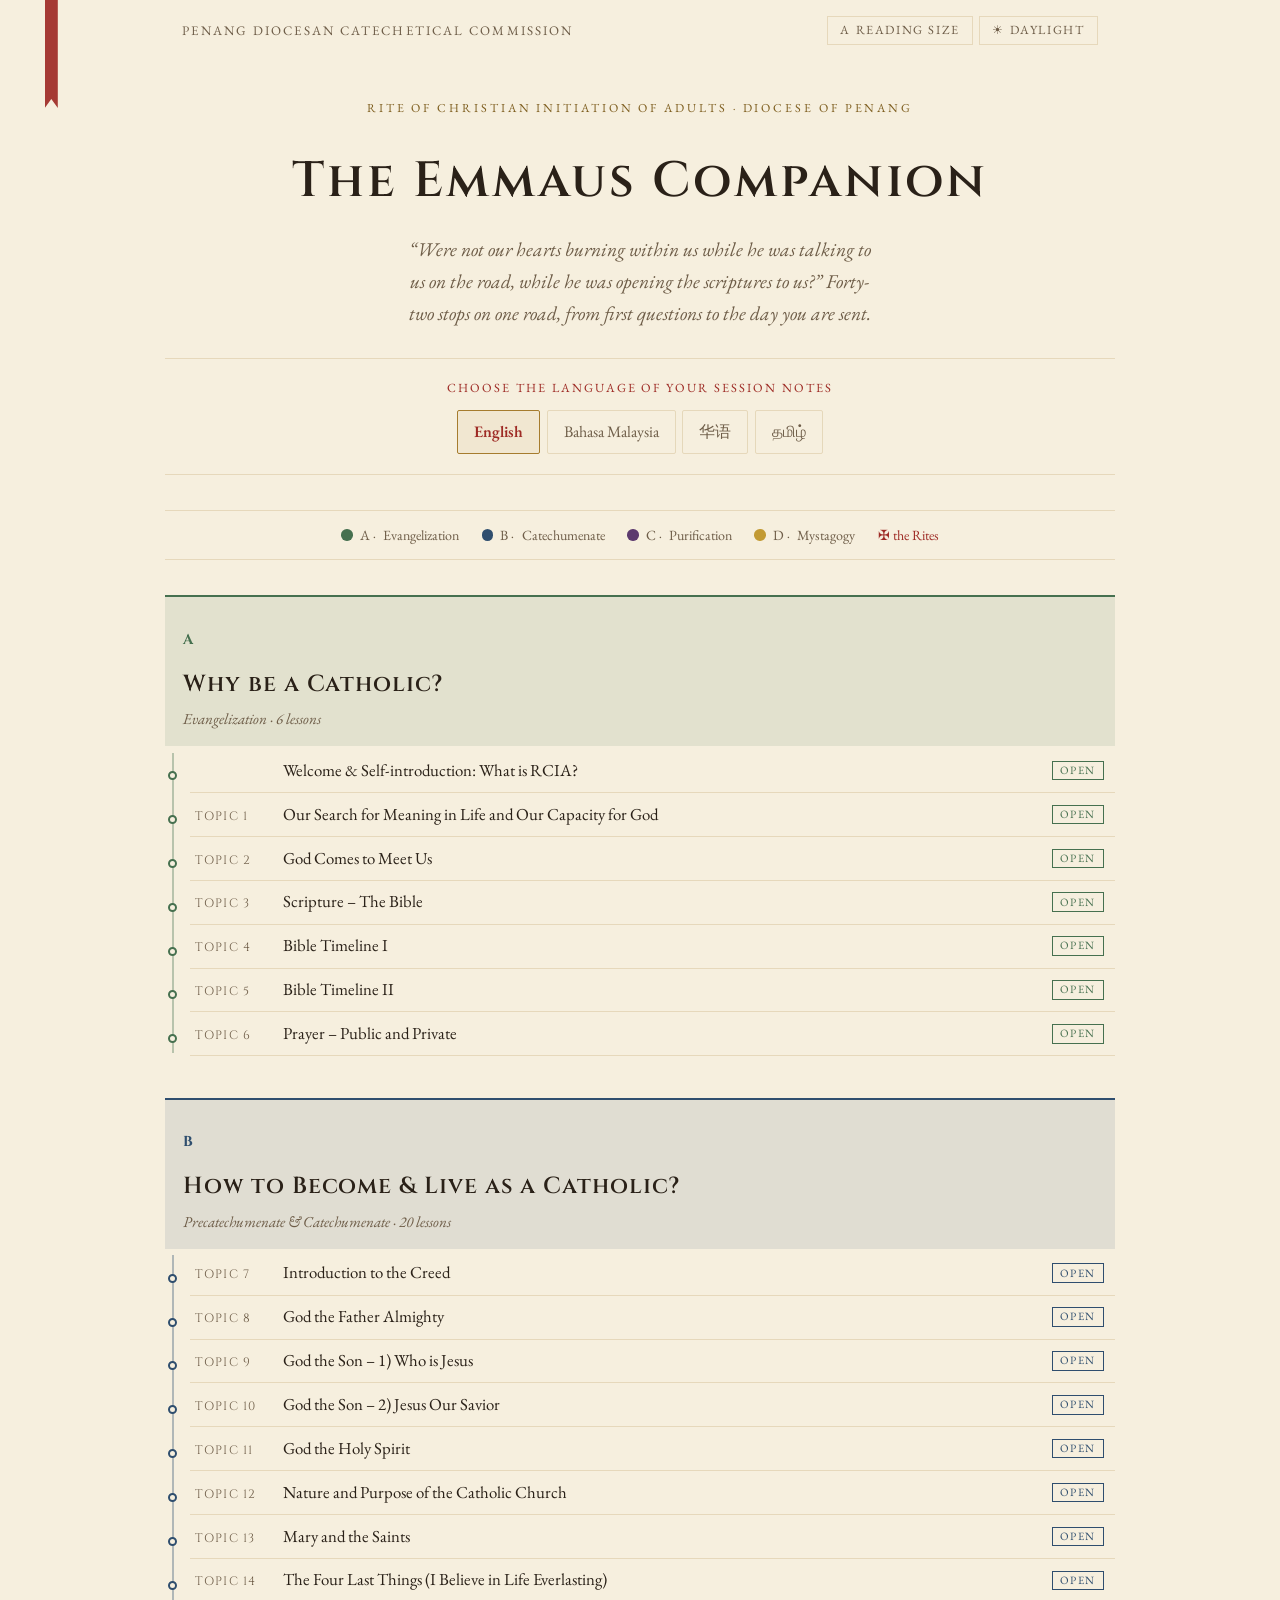
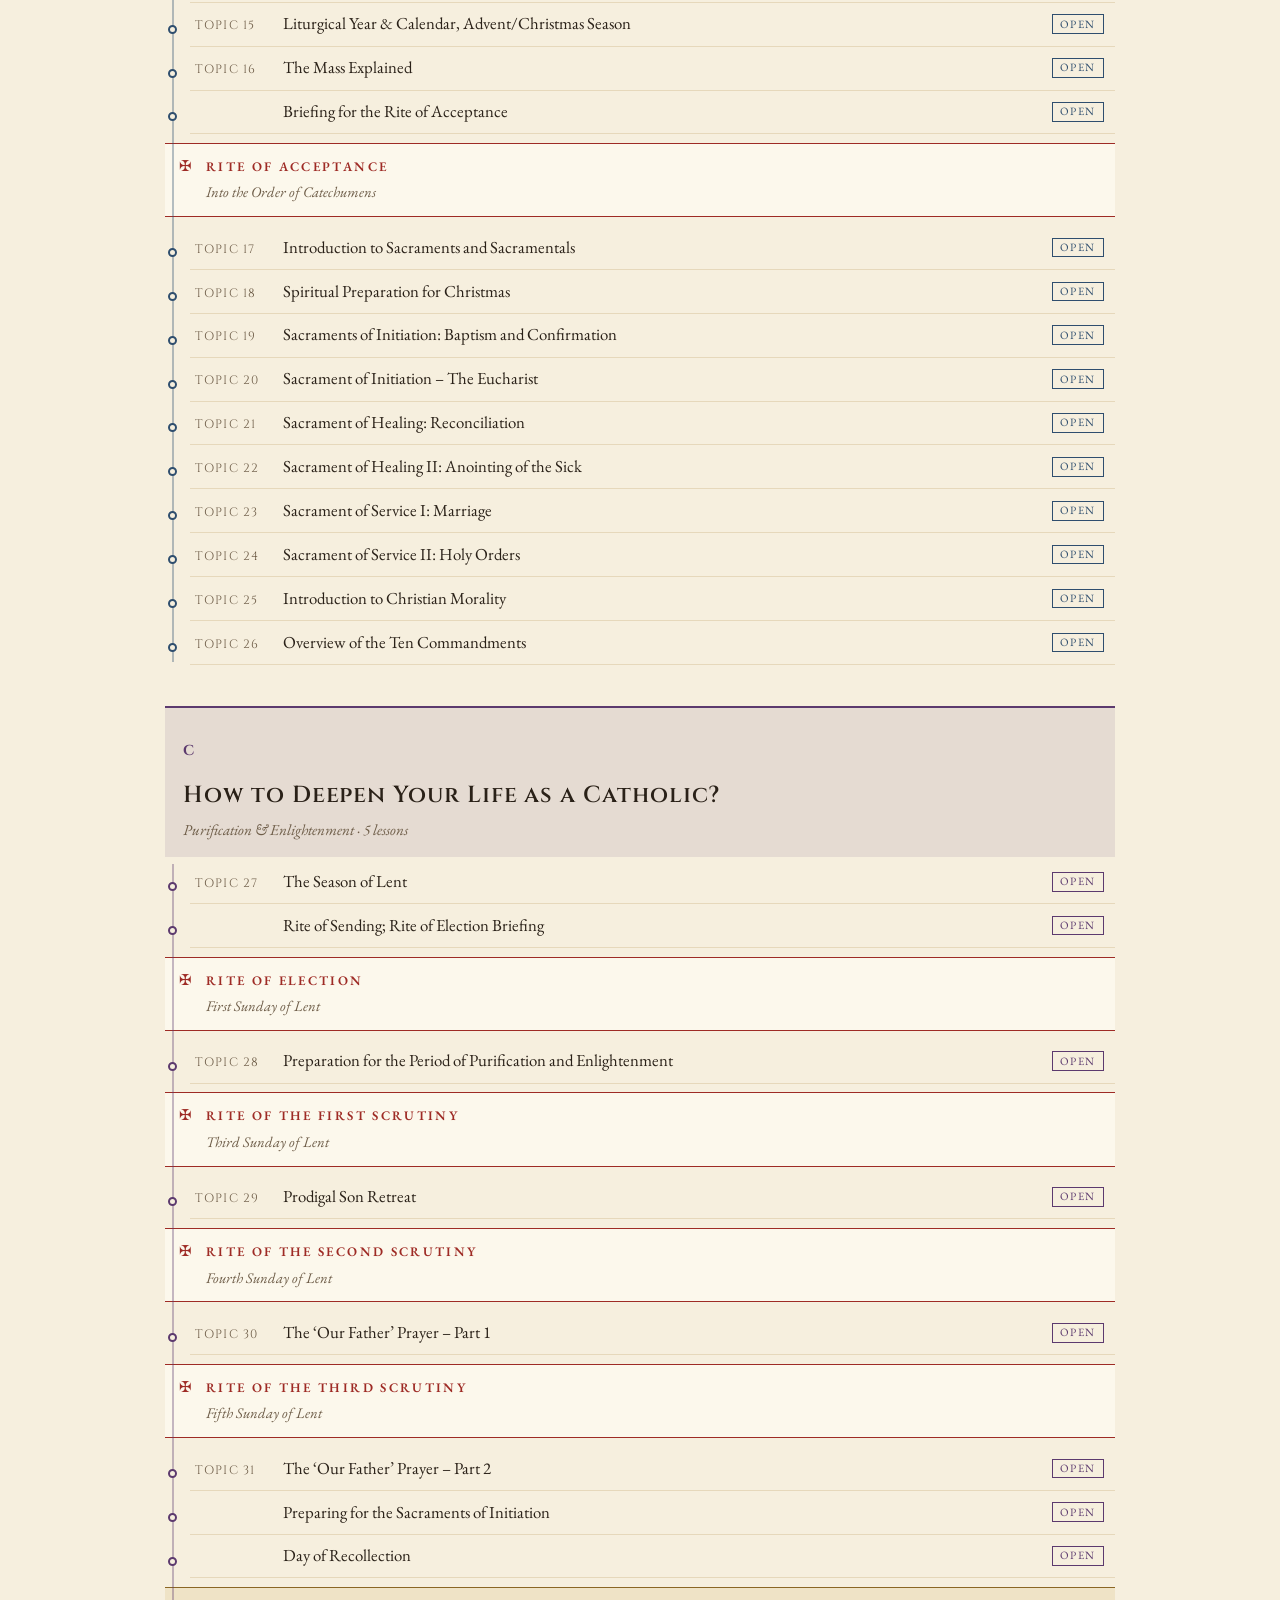
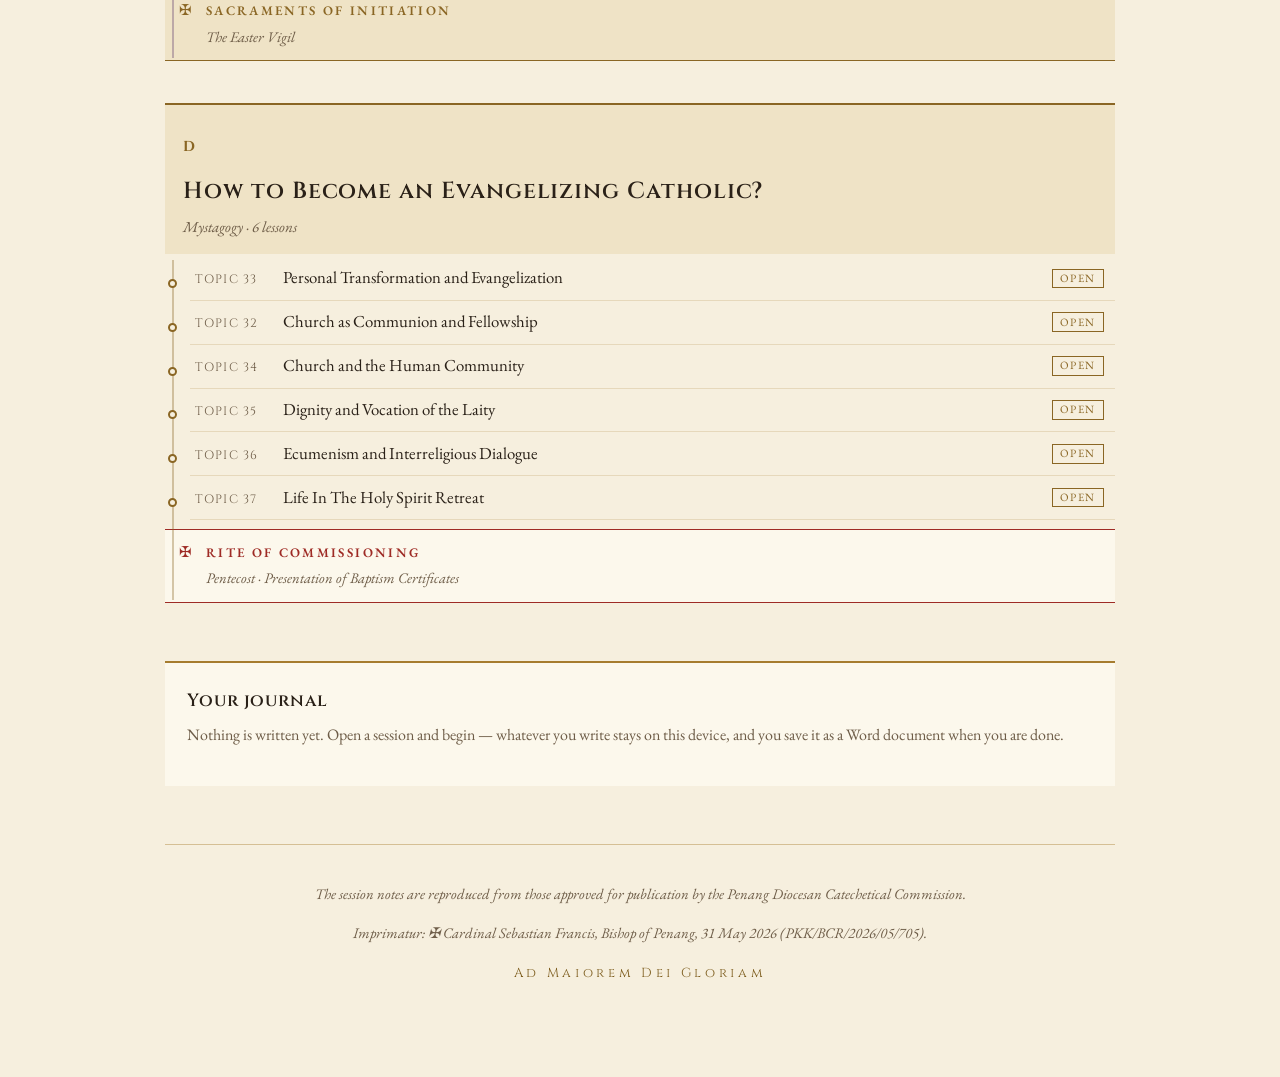
==== commit 93475b68: "Open the five stops that carry no note The Welcome, the two briefings, the preparation for the Sacra" ====
--- a/index.html
+++ b/index.html
@@ -78,6 +78,7 @@
 <script src="assets/js/app.js"></script>
 <script src="assets/js/journal.js"></script>
 <script src="content/syllabus.js"></script>
+<script src="content/gates.js"></script>
 <script src="content/topics/en/topic-01.js"></script>
 <script src="content/topics/en/topic-02.js"></script>
 <script src="content/topics/en/topic-03.js"></script>
--- a/assets/css/app.css
+++ b/assets/css/app.css
@@ -678,6 +678,62 @@
   font-size: 0.8rem;
   color: var(--ink-soft);
   letter-spacing: 0.04em;
+}
+
+/* --- the Rite a briefing leads to -----------------------------------
+   The same cross that marks a Rite on the journey map, standing over
+   the page that prepares for it. */
+.rite-plate {
+  display: grid;
+  grid-template-columns: auto 1fr;
+  gap: 1rem;
+  align-items: center;
+  background: var(--period-wash);
+  border-top: 1px solid var(--rubric);
+  border-bottom: 1px solid var(--rubric);
+  padding: 1.1rem 1.2rem;
+  margin: 0 0 1.3rem;
+}
+.rite-plate .cross { color: var(--rubric); font-size: 1.5rem; line-height: 1; }
+.rite-plate .rname {
+  font-family: var(--face-display);
+  font-weight: 600;
+  font-size: 1.1rem;
+  letter-spacing: 0.05em;
+  color: var(--rubric);
+  margin: 0;
+}
+.rite-plate .rwhen { font-size: 0.95rem; color: var(--ink-soft); margin: 0.2rem 0 0; }
+.rite-plate--major { border-top-width: 3px; }
+
+/* --- pointers to the notes that treat a subject --- */
+ul.crossref { list-style: none; padding: 0; margin: 0 0 1.05rem; }
+ul.crossref > li {
+  padding-left: 1.5em;
+  position: relative;
+  margin-bottom: 0.7rem;
+  line-height: 1.5;
+}
+ul.crossref > li::before {
+  content: "❧";
+  position: absolute;
+  left: 0;
+  top: 0.02em;
+  color: var(--gilt);
+  font-size: 0.85em;
+}
+ul.crossref a {
+  color: inherit;
+  text-decoration: underline;
+  text-decoration-color: var(--rule);
+  text-underline-offset: 3px;
+}
+ul.crossref a:hover { color: var(--period); text-decoration-color: currentColor; }
+ul.crossref .sub {
+  display: block;
+  font-size: 0.92rem;
+  font-style: italic;
+  color: var(--ink-soft);
 }
 
 /* --- prayer --- */
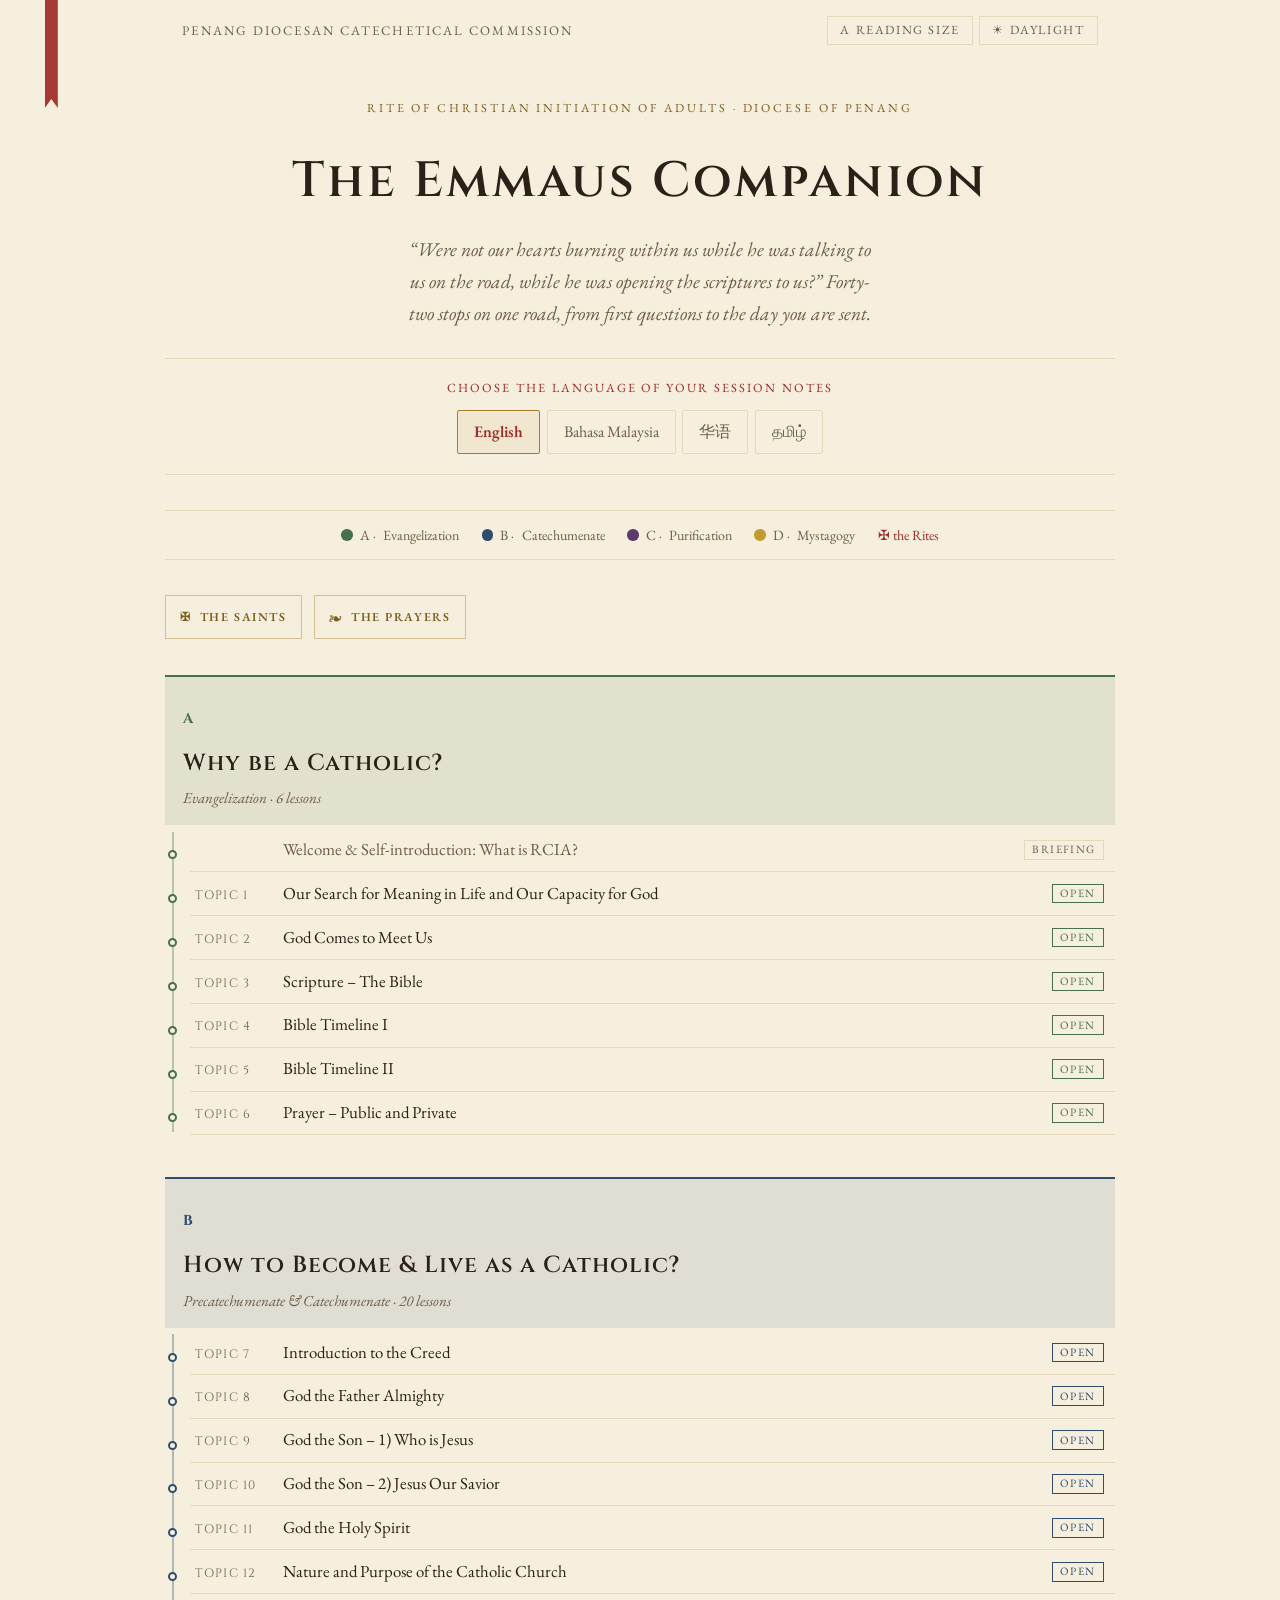
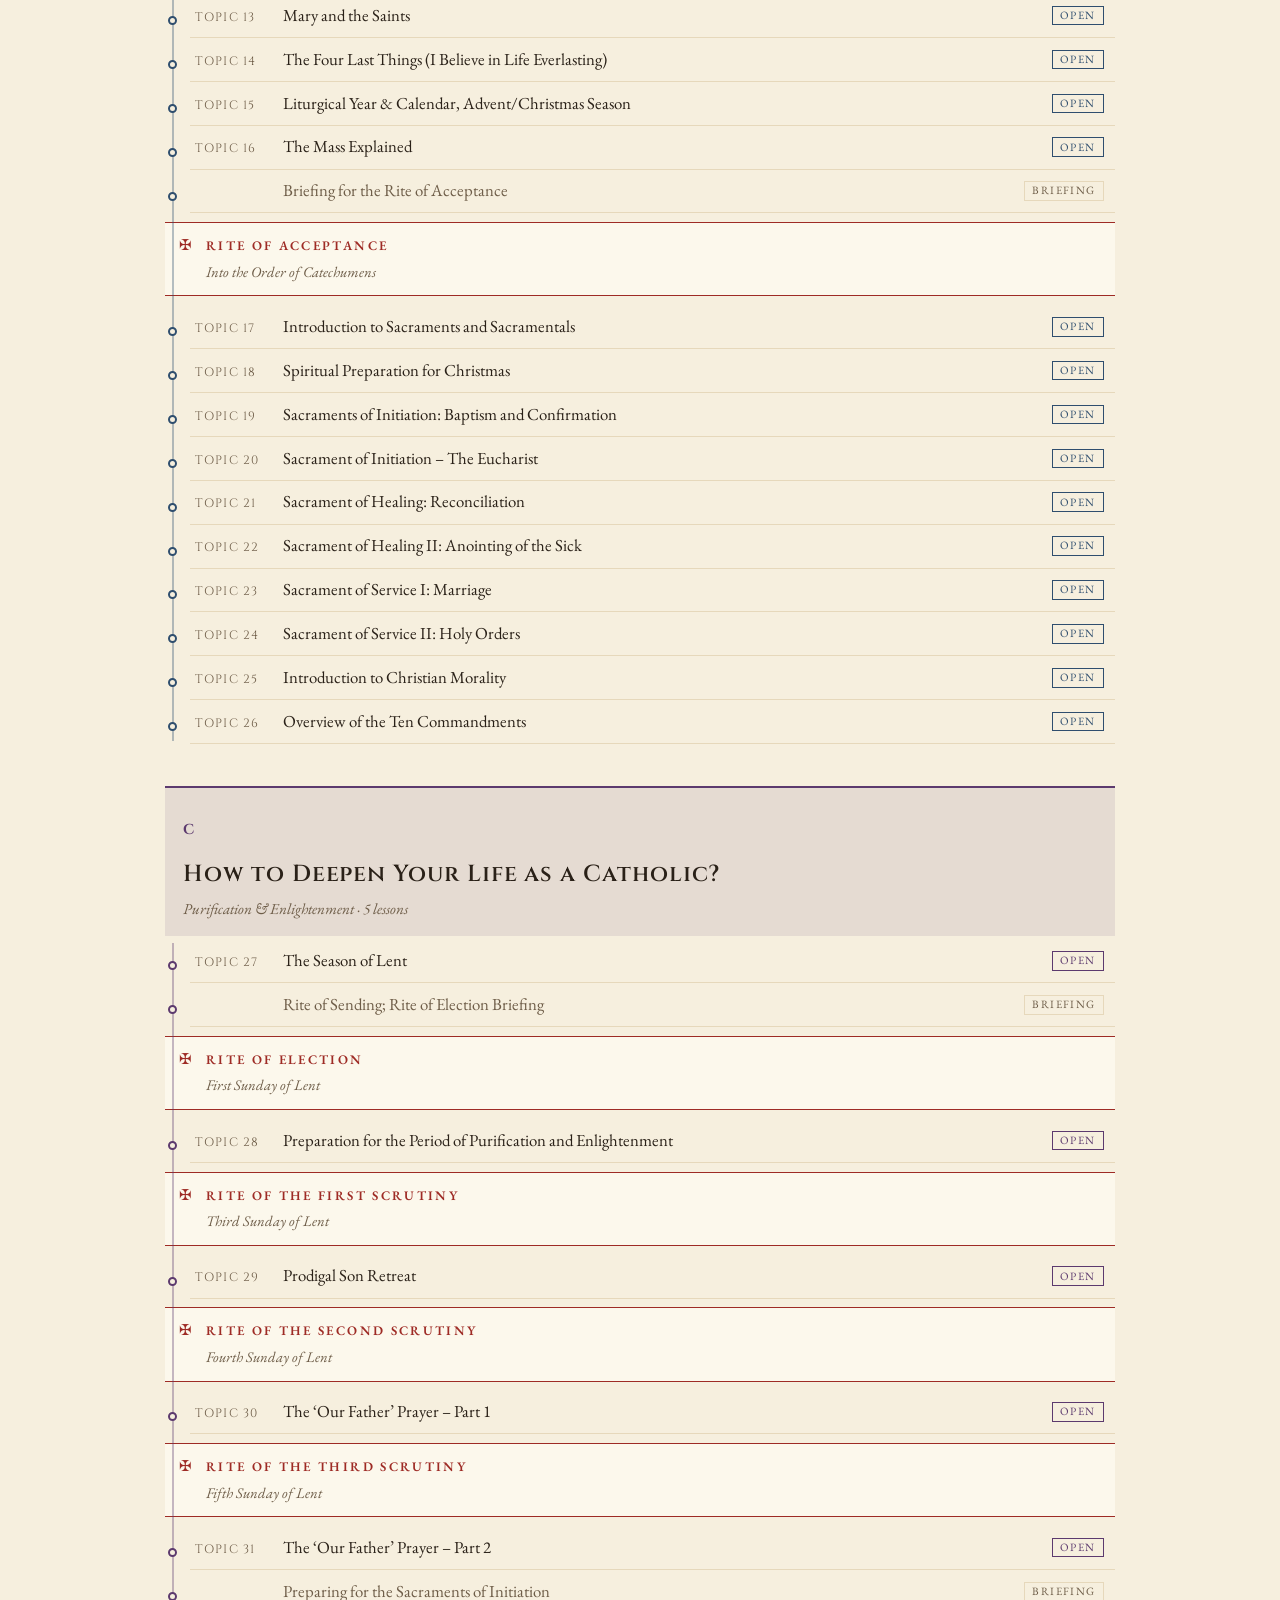
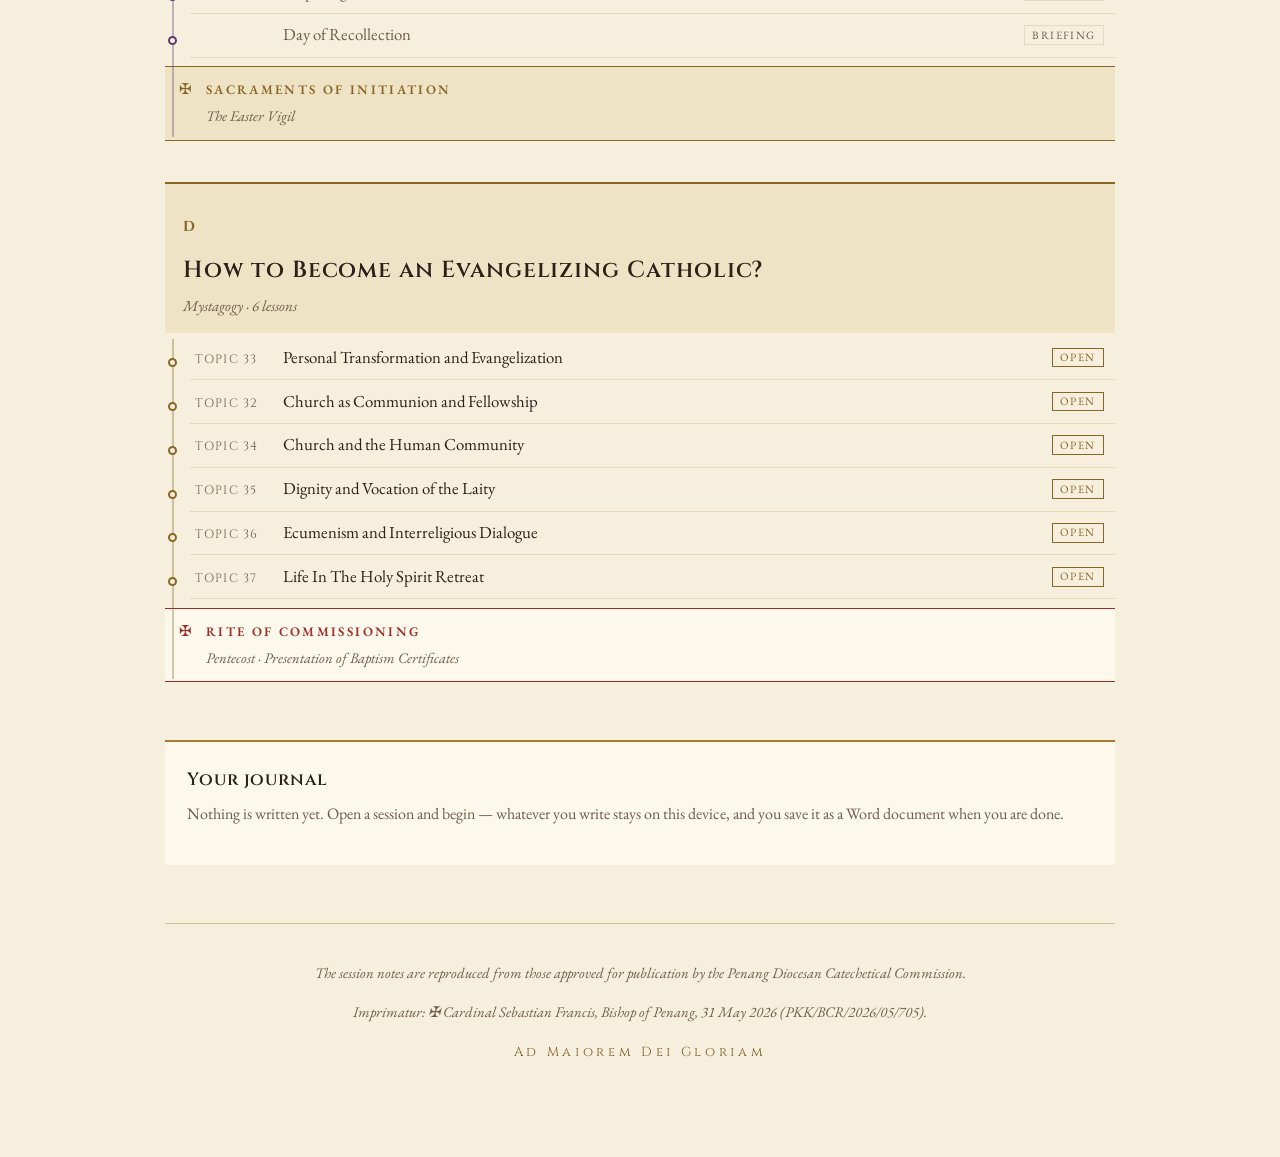
==== commit 3b1bca6a: "Only a stop with a note opens The Welcome, the two briefings, the preparation for the Sacraments of " ====
--- a/index.html
+++ b/index.html
@@ -63,6 +63,17 @@
     <span style="color: var(--rubric)" data-i18n="legendRites">✠ the Rites</span>
   </div>
 
+  <nav class="side-doors">
+    <a class="gallery-link" href="saints.html">
+      <span aria-hidden="true">✠</span>
+      <span data-i18n="saintsLink">The Saints</span>
+    </a>
+    <a class="gallery-link" href="prayers.html">
+      <span aria-hidden="true">❧</span>
+      <span data-i18n="prayersLink">The Prayers</span>
+    </a>
+  </nav>
+
   <div id="journeyRoot" class="journey"></div>
 
   <footer class="colophon">
@@ -78,7 +89,6 @@
 <script src="assets/js/app.js"></script>
 <script src="assets/js/journal.js"></script>
 <script src="content/syllabus.js"></script>
-<script src="content/gates.js"></script>
 <script src="content/topics/en/topic-01.js"></script>
 <script src="content/topics/en/topic-02.js"></script>
 <script src="content/topics/en/topic-03.js"></script>
--- a/assets/css/app.css
+++ b/assets/css/app.css
@@ -680,61 +680,147 @@
   letter-spacing: 0.04em;
 }
 
-/* --- the Rite a briefing leads to -----------------------------------
-   The same cross that marks a Rite on the journey map, standing over
-   the page that prepares for it. */
-.rite-plate {
+/* --- the Saints gallery ---------------------------------------------
+   A calendar of the saints the notes name: one month at a time, and
+   inside each month a card per saint. */
+.gallery { margin-top: var(--gap-lg); }
+.gallery .deck-count {
+  font-size: 0.78rem;
+  letter-spacing: 0.16em;
+  text-transform: uppercase;
+  color: var(--ink-soft);
+  margin: 0 0 var(--gap-lg);
+}
+.gallery .month {
+  font-family: var(--face-display);
+  font-weight: 600;
+  font-size: 1.15rem;
+  letter-spacing: 0.12em;
+  text-transform: uppercase;
+  color: var(--gilt-ink);
+  margin: var(--gap-lg) 0 var(--gap);
+  padding-bottom: 0.45rem;
+  border-bottom: 1px solid var(--rule);
+}
+.gallery .month--undated { color: var(--ink-soft); }
+
+ul.saints {
+  list-style: none;
+  padding: 0;
+  margin: 0;
+  display: grid;
+  grid-template-columns: repeat(auto-fill, minmax(17rem, 1fr));
+  gap: var(--gap);
+}
+.saint-card {
   display: grid;
   grid-template-columns: auto 1fr;
-  gap: 1rem;
+  gap: 0.9rem;
+  background: var(--leaf);
+  border: 1px solid var(--rule-faint);
+  padding: 1rem 1.1rem;
+}
+.saint-card .monogram {
+  font-family: var(--face-display);
+  font-size: 1.7rem;
+  line-height: 1;
+  color: var(--gilt);
+  padding-top: 0.15rem;
+}
+.saint-card .feast {
+  font-size: 0.72rem;
+  letter-spacing: 0.14em;
+  text-transform: uppercase;
+  color: var(--rubric);
+  margin: 0 0 0.25rem;
+  font-variant-numeric: tabular-nums;
+}
+.saint-card h3 {
+  font-family: var(--face-display);
+  font-weight: 600;
+  font-size: 1.02rem;
+  line-height: 1.35;
+  margin: 0 0 0.3rem;
+  color: var(--ink);
+}
+.saint-card .also,
+.saint-card .patron {
+  font-size: 0.9rem;
+  line-height: 1.45;
+  color: var(--ink-soft);
+  margin: 0 0 0.4rem;
+}
+.saint-card .also { font-style: italic; }
+.saint-card .to-topic {
+  display: inline-block;
+  font-size: 0.72rem;
+  letter-spacing: 0.13em;
+  text-transform: uppercase;
+  color: var(--gilt-ink);
+  text-decoration: none;
+  border-bottom: 1px solid var(--rule);
+  padding-bottom: 0.1rem;
+  margin-top: 0.2rem;
+}
+.saint-card .to-topic:hover { color: var(--rubric); border-bottom-color: currentColor; }
+
+/* --- Prayers of the Journey -----------------------------------------
+   The same prayer component the session page uses, so a candidate
+   recognises a prayer they have already prayed, with the note it came
+   from named beneath it. */
+/* The page itself is set to the reading measure and centred by
+   .shell, so the book only needs its top margin. */
+.prayerbook { margin-top: var(--gap-lg); }
+.prayerbook .deck-count {
+  font-size: 0.78rem;
+  letter-spacing: 0.16em;
+  text-transform: uppercase;
+  color: var(--ink-soft);
+  margin: 0 0 var(--gap-lg);
+}
+.prayer-card { margin-bottom: var(--gap-lg); }
+.prayer-card .prayer { margin: 0; border-color: var(--period); }
+.prayer-card .plabel { color: var(--period); }
+.prayer-from {
+  margin: 0.6rem 0 0;
+  text-align: center;
+  font-size: 0.72rem;
+  letter-spacing: 0.13em;
+  text-transform: uppercase;
+}
+.prayer-from a {
+  color: var(--ink-soft);
+  text-decoration: none;
+  border-bottom: 1px solid var(--rule-faint);
+  padding-bottom: 0.1rem;
+}
+.prayer-from a:hover { color: var(--period); border-bottom-color: currentColor; }
+
+/* Ways through to the gathered pages, under the legend on the map. */
+.side-doors {
+  display: flex;
+  flex-wrap: wrap;
+  gap: var(--gap-sm);
+  margin-bottom: var(--gap);
+}
+.side-doors .gallery-link { margin-bottom: 0; }
+
+.gallery-link {
+  display: inline-flex;
   align-items: center;
-  background: var(--period-wash);
-  border-top: 1px solid var(--rubric);
-  border-bottom: 1px solid var(--rubric);
-  padding: 1.1rem 1.2rem;
-  margin: 0 0 1.3rem;
-}
-.rite-plate .cross { color: var(--rubric); font-size: 1.5rem; line-height: 1; }
-.rite-plate .rname {
-  font-family: var(--face-display);
-  font-weight: 600;
-  font-size: 1.1rem;
-  letter-spacing: 0.05em;
-  color: var(--rubric);
-  margin: 0;
-}
-.rite-plate .rwhen { font-size: 0.95rem; color: var(--ink-soft); margin: 0.2rem 0 0; }
-.rite-plate--major { border-top-width: 3px; }
-
-/* --- pointers to the notes that treat a subject --- */
-ul.crossref { list-style: none; padding: 0; margin: 0 0 1.05rem; }
-ul.crossref > li {
-  padding-left: 1.5em;
-  position: relative;
-  margin-bottom: 0.7rem;
-  line-height: 1.5;
-}
-ul.crossref > li::before {
-  content: "❧";
-  position: absolute;
-  left: 0;
-  top: 0.02em;
-  color: var(--gilt);
-  font-size: 0.85em;
-}
-ul.crossref a {
-  color: inherit;
-  text-decoration: underline;
-  text-decoration-color: var(--rule);
-  text-underline-offset: 3px;
-}
-ul.crossref a:hover { color: var(--period); text-decoration-color: currentColor; }
-ul.crossref .sub {
-  display: block;
-  font-size: 0.92rem;
-  font-style: italic;
-  color: var(--ink-soft);
-}
+  gap: 0.5rem;
+  min-height: 44px;
+  font-size: 0.76rem;
+  font-weight: 600;
+  letter-spacing: 0.13em;
+  text-transform: uppercase;
+  color: var(--gilt-ink);
+  text-decoration: none;
+  border: 1px solid var(--rule);
+  padding: 0.5rem 0.9rem;
+  margin-bottom: var(--gap);
+}
+.gallery-link:hover { border-color: var(--gilt); background: var(--wash); }
 
 /* --- prayer --- */
 .prayer {
--- a/assets/css/print.css
+++ b/assets/css/print.css
@@ -90,6 +90,30 @@
 .plate, .prayer, .pericope { break-inside: avoid; page-break-inside: avoid; }
 .part-head { break-after: avoid; page-break-after: avoid; }
 
+/* The Saints gallery makes a useful handout: two columns, ruled, and
+   no card broken across a page. The Prayers make a better one still —
+   they are meant to be carried. */
+.gallery-link, .side-doors { display: none !important; }
+.prayer-card { break-inside: avoid; page-break-inside: avoid; }
+.prayerbook .deck-count { color: #444444 !important; }
+.prayer-card .prayer { border-color: #000000 !important; }
+.prayer-card .plabel { color: #000000 !important; }
+.prayer-from a { color: #444444 !important; border-bottom-color: #BBBBBB !important; }
+.gallery .month, .saint-card h3 { color: #000000 !important; }
+.gallery .month { border-bottom-color: #000000 !important; }
+.gallery .deck-count, .saint-card .also, .saint-card .patron { color: #444444 !important; }
+.saint-card .feast { color: #000000 !important; }
+.saint-card .monogram { color: #666666 !important; }
+ul.saints { grid-template-columns: 1fr 1fr; gap: 8mm 6mm; }
+.saint-card {
+  background: transparent !important;
+  border-color: #BBBBBB !important;
+  break-inside: avoid;
+  page-break-inside: avoid;
+}
+.saint-card .to-topic { border-bottom-color: #999999 !important; color: #444444 !important; }
+.gallery .month { break-after: avoid; page-break-after: avoid; }
+
 /* A table prints whole: no scrolling frame, no forced minimum width. */
 .table-frame { overflow: visible !important; }
 table.plain-table { min-width: 0 !important; font-size: 10.5pt; }
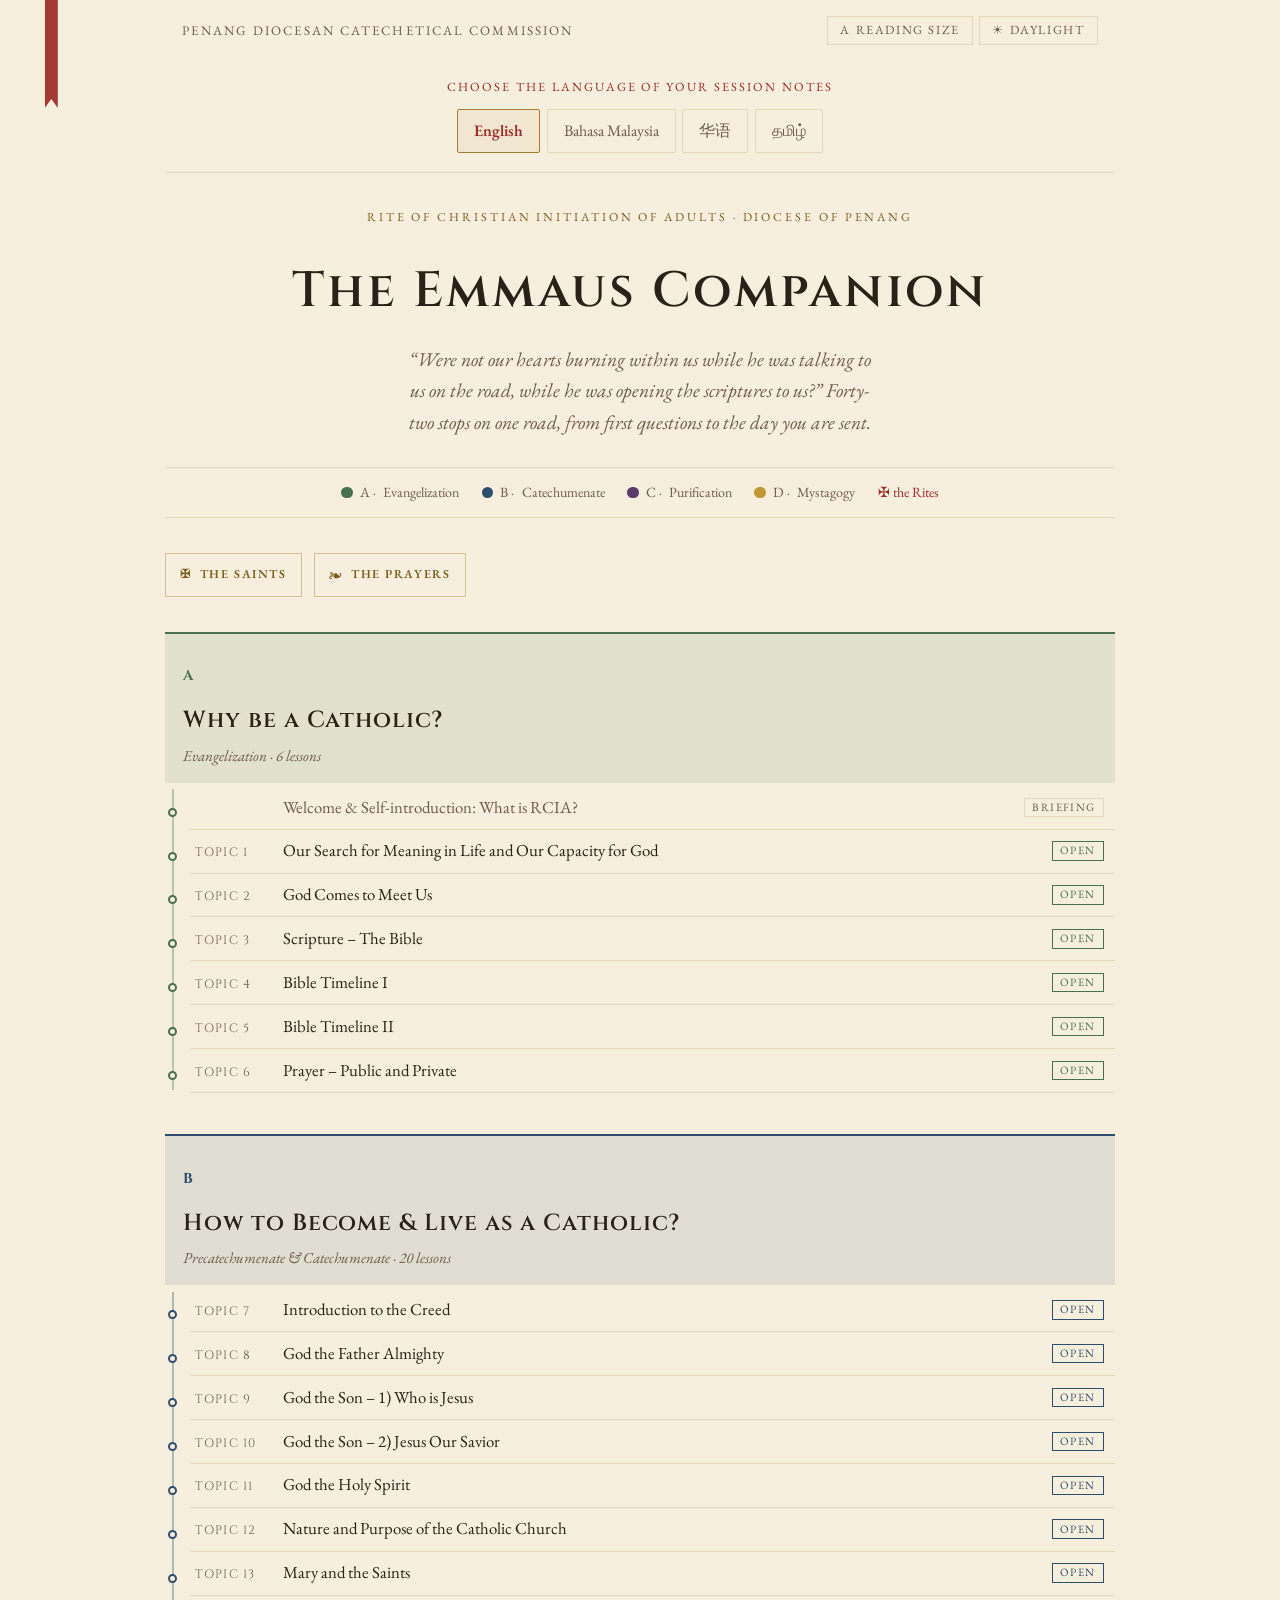
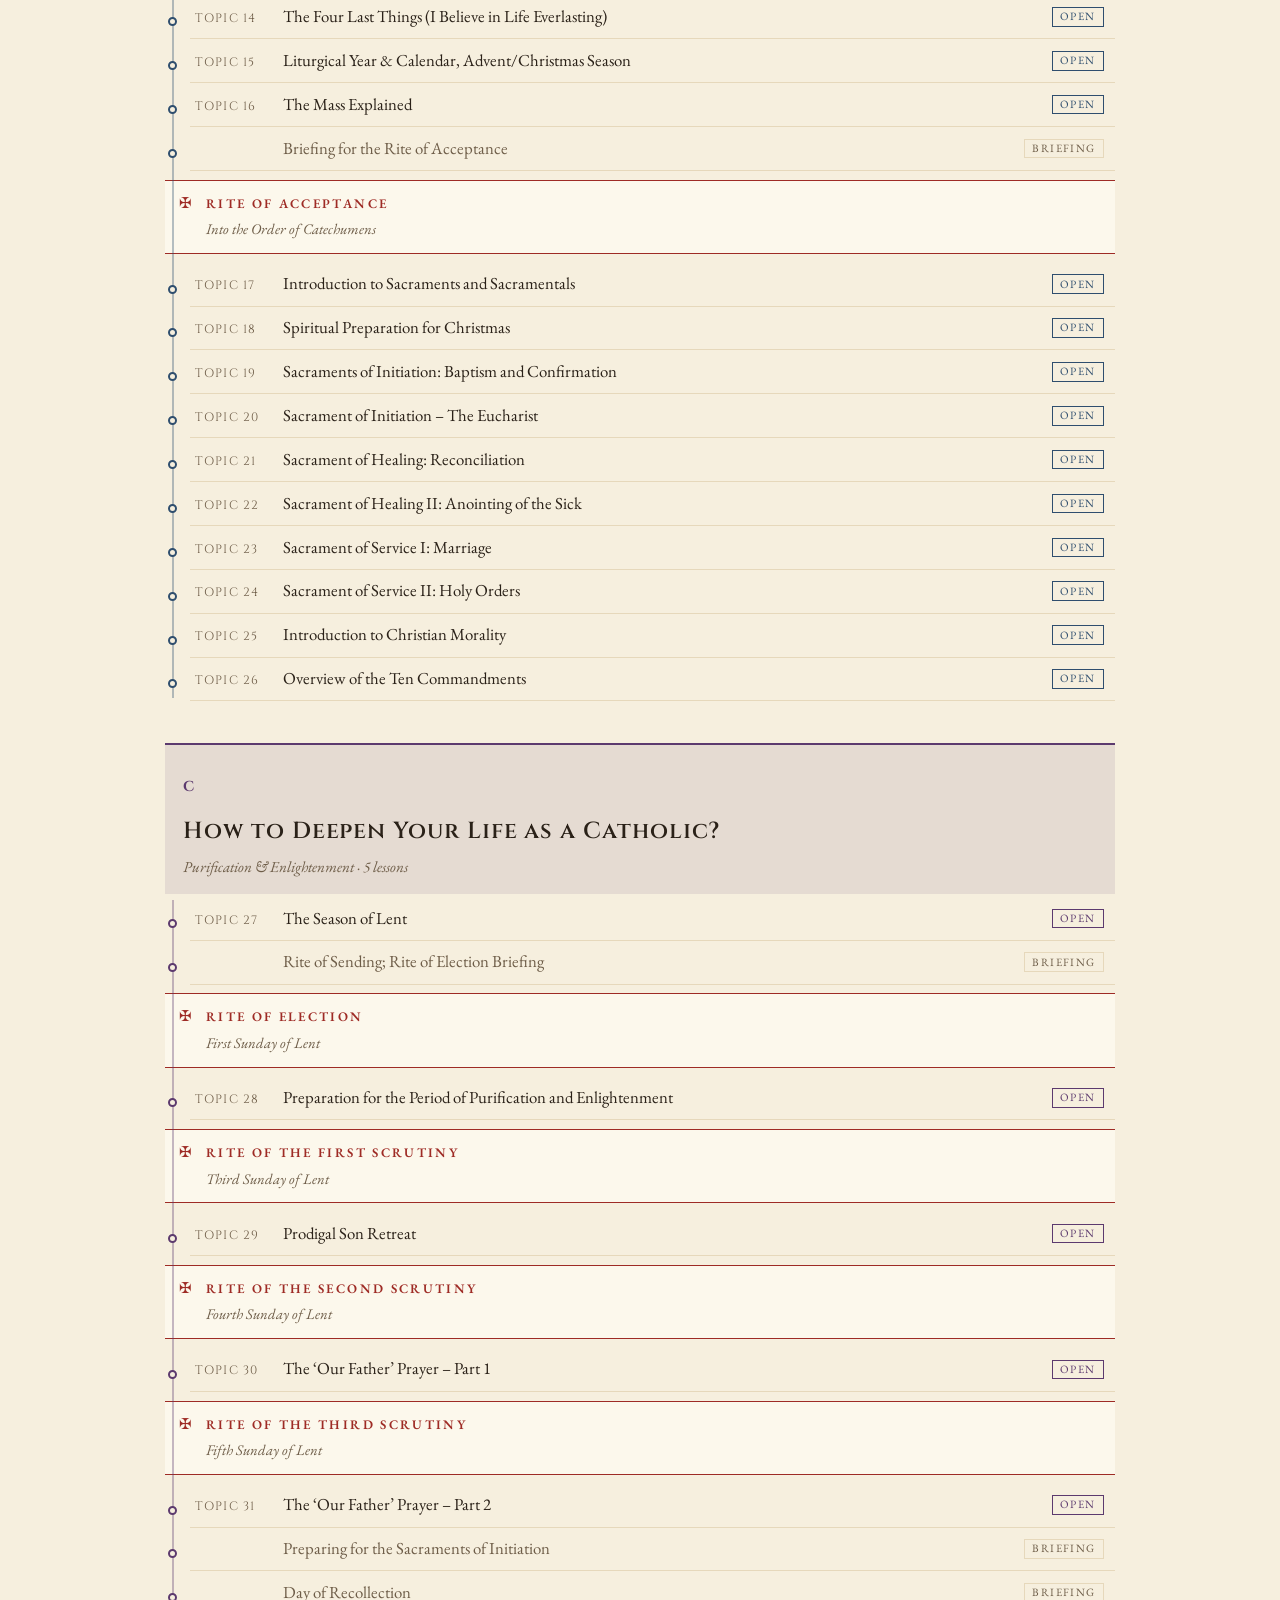
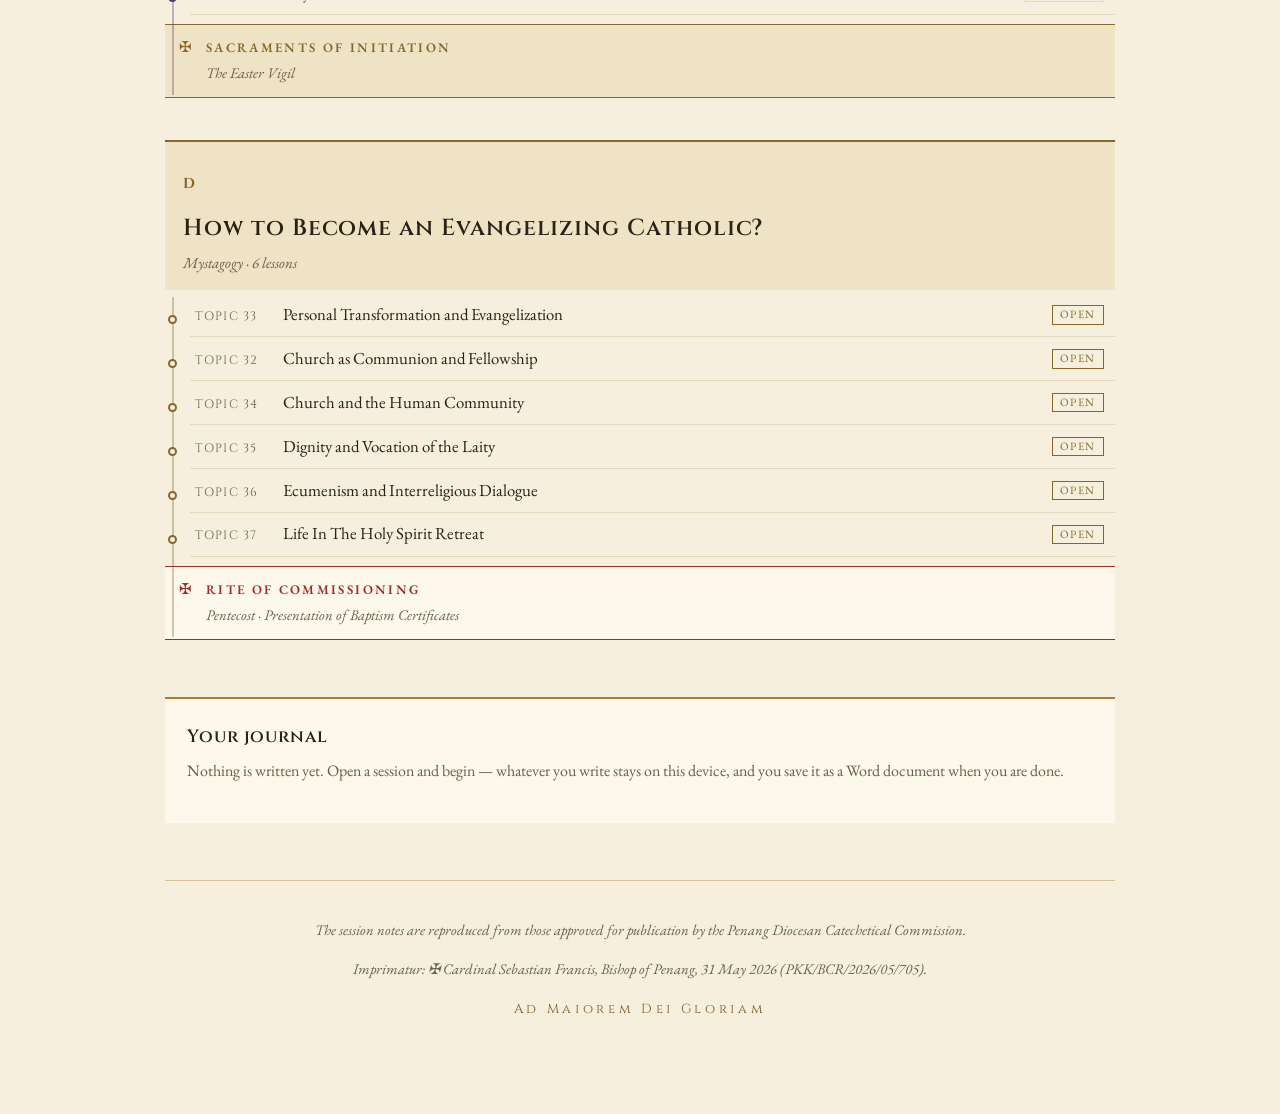
==== commit ee062225: "The language is chosen before anything else is read The picker sat below the title and the standfirs" ====
--- a/index.html
+++ b/index.html
@@ -46,14 +46,15 @@
 
 <main class="shell shell--wide">
 
+  <!-- The language is chosen first, at the top of the page, before
+       anything at all asks to be read. -->
+  <div id="langPick"></div>
+
   <header>
     <p class="eyebrow" data-i18n="eyebrow">Rite of Christian Initiation of Adults · Diocese of Penang</p>
     <h1 class="display" data-i18n="appTitle">The Emmaus Companion</h1>
     <p class="deck" data-i18n="deck">“Were not our hearts burning within us while he was talking to us on the road, while he was opening the scriptures to us?” Forty-two stops on one road, from first questions to the day you are sent.</p>
   </header>
-
-  <!-- The language is chosen here, before anything else asks to be read. -->
-  <div id="langPick"></div>
 
   <div class="legend">
     <span><i style="background: var(--seed)"></i> A · <span data-i18n="legendA">Evangelization</span></span>
--- a/assets/css/lang.css
+++ b/assets/css/lang.css
@@ -119,10 +119,13 @@
    reads no English can still find their own language.
    ============================================================ */
 
+/* It stands at the very top of the page, above the title, so it is the
+   first thing a candidate meets. Being first, it needs no rule above
+   it — the head of the page is edge enough — but it keeps the one
+   below, which separates it from the title it sits over. */
 .langpick {
-  margin: 0 0 var(--gap-lg);
-  padding: var(--gap) var(--gap-sm);
-  border-top: 1px solid var(--rule-faint);
+  margin: -1.4rem 0 var(--gap-lg);
+  padding: 0 var(--gap-sm) var(--gap);
   border-bottom: 1px solid var(--rule-faint);
   text-align: center;
 }
